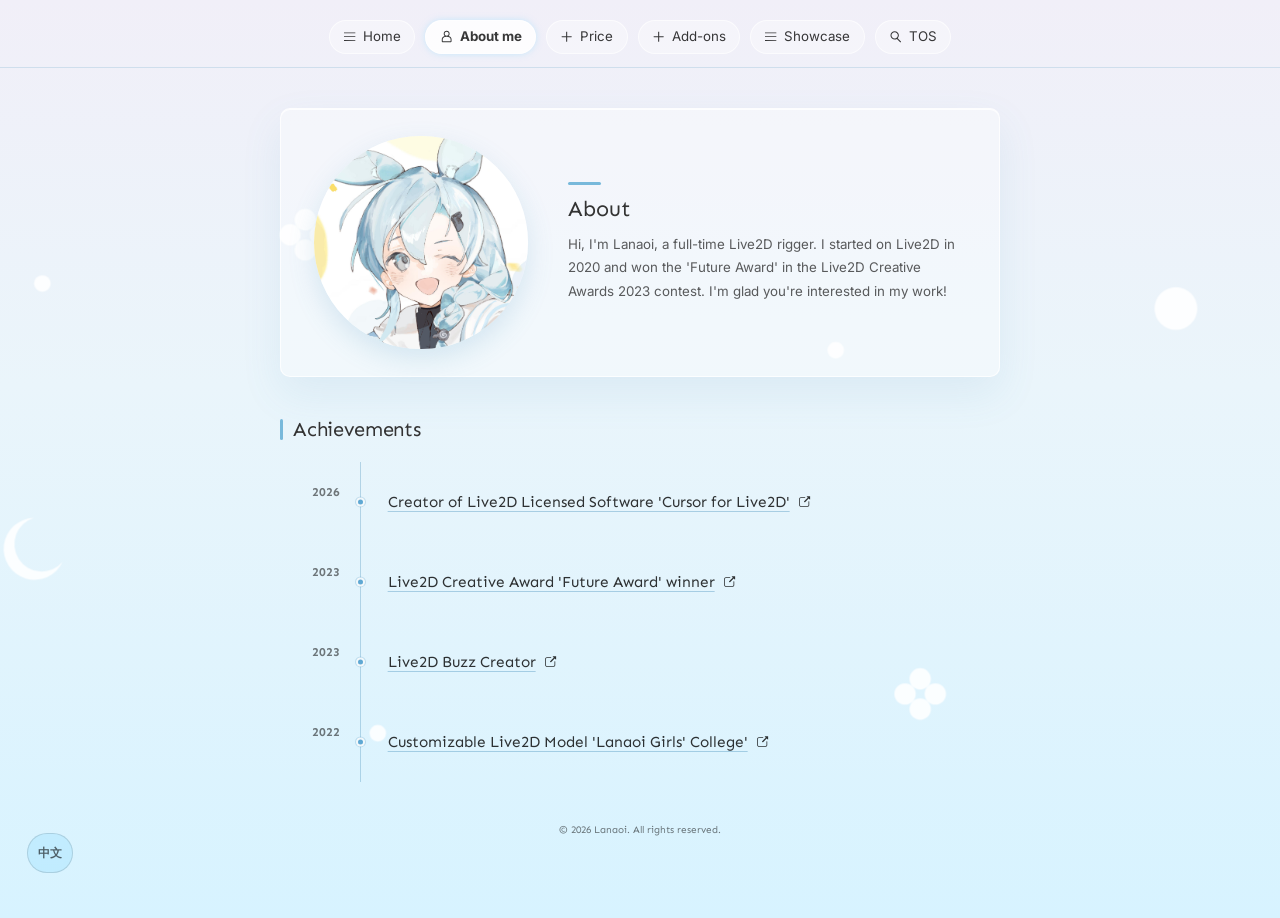
==== about.html @ 49a8530c "Refine page backgrounds and media presentation" ====
<!DOCTYPE html>
<html lang="en">
<head>
  <meta charset="utf-8" />
  <meta name="viewport" content="width=device-width, initial-scale=1" />
  <title>About - Lanaoi Commissions</title>
  <meta name="description" content="About Lanaoi - Live2D Rigger" />
  <link rel="preconnect" href="https://fonts.googleapis.com" />
  <link rel="preconnect" href="https://fonts.gstatic.com" crossorigin />
  <link href="https://fonts.googleapis.com/css2?display=swap&family=Sen:wght@400;700&family=Inter:wght@300;400" rel="stylesheet" />
  <link rel="icon" type="image/png" href="images/favicon.png" />
  <link rel="stylesheet" href="css/style.css?v=20260913-1" />
</head>
<body>
  <svg xmlns="http://www.w3.org/2000/svg" style="display:none">
    <symbol id="icon-x" viewBox="0 0 40 40"><path d="M36,36l-12.4-18.3,11.6-13.7h-4l-9.4,11-7.5-11H4.2l12,17.7-12.2,14.3h4l9.9-11.7,7.9,11.7h10.2ZM13,6.6l18.2,26.9h-4L9,6.6h4Z"/></symbol>
    <symbol id="icon-youtube" viewBox="0 0 40 40"><path d="M24.3,27v4.2c0,.9-.3,1.3-.8,1.3-.3,0-.6-.1-.9-.4v-6c.3-.3.6-.4.9-.4C24,25.6,24.3,26.1,24.3,27ZM31.1,27v.9h-1.8V27c0-.9.3-1.4.9-1.4C30.8,25.6,31.1,26.1,31.1,27ZM11.7,22.6h2.1v-1.9H7.6v1.9h2.1v11.4h2ZM17.5,34.1h1.8v-9.9h-1.8v7.6c-.4.6-.8.8-1.1.8-.2,0-.4-.1-.4-.4,0,0,0-.3,0-.7v-7.3h-1.8V32c0,.7.1,1.1.2,1.5.2.5.5.7,1.2.7.6,0,1.3-.4,2-1.2ZM26.1,31.1v-4c0-1-.1-1.6-.2-2-.2-.7-.7-1.1-1.4-1.1-.7,0-1.3.4-1.9,1.1v-4.4h-1.8v13.3h1.8v-1c.6.7,1.2,1.1,1.9,1.1.7,0,1.2-.4,1.4-1.1C26,32.7,26.1,32.1,26.1,31.1ZM32.9,30.9v-.3H31c0,.7,0,1.1,0,1.2-.1.5-.4.7-.8.7-.6,0-.9-.5-.9-1.4v-1.7h3.6v-2.1c0-1.1-.2-1.8-.5-2.3-.5-.7-1.2-1-2.1-1-.9,0-1.6.3-2.1,1-.4.5-.6,1.3-.6,2.3v3.5c0,1.1.2,1.8.6,2.3.5.7,1.2,1,2.2,1,1,0,1.7-.4,2.2-1.1.2-.4.4-.7.4-1.1C32.9,31.9,32.9,31.5,32.9,30.9ZM20.7,12.5V8.3c0-.9-.3-1.4-.9-1.4-.6,0-.9.5-.9,1.4v4.2c0,.9.3,1.4.9,1.4C20.4,14,20.7,13.5,20.7,12.5ZM35.1,27.6c0,3.1-.2,5.5-.5,7-.2.8-.6,1.5-1.2,2-.6.5-1.3.8-2,.9-2.5.3-6.2.4-11.1.4s-8.7-.1-11.1-.4c-.8-.1-1.5-.4-2.1-.9-.6-.5-1-1.2-1.2-2-.3-1.5-.5-3.8-.5-7,0-3.1.2-5.5.5-7,.2-.8.6-1.5,1.2-2,.6-.5,1.3-.9,2.1-.9,2.5-.3,6.2-.4,11.1-.4s8.7.1,11.1.4c.8.1,1.5.4,2.1.9.6.5,1,1.2,1.2,2C34.9,22.1,35.1,24.4,35.1,27.6ZM15.1,2h2l-2.4,8v5.4h-2V10c-.2-1-.6-2.4-1.2-4.3-.5-1.4-.9-2.6-1.3-3.8h2.1l1.4,5.3L15.1,2ZM22.5,8.7v3.5c0,1.1-.2,1.9-.6,2.4-.5.7-1.2,1-2.1,1-.9,0-1.6-.3-2.1-1-.4-.5-.6-1.3-.6-2.4V8.7c0-1.1.2-1.9.6-2.3.5-.7,1.2-1,2.1-1,.9,0,1.6.3,2.1,1C22.3,6.8,22.5,7.6,22.5,8.7ZM29.2,5.4v10h-1.8v-1.1c-.7.8-1.4,1.2-2.1,1.2-.6,0-1-.2-1.2-.7C24,14.5,24,14,24,13.4V5.4h1.8v7.4c0,.4,0,.7,0,.7,0,.3.2.4.4.4.4,0,.7-.3,1.1-.9V5.4Z"/></symbol>
    <symbol id="icon-bilibili" viewBox="0 0 40 40"><path d="M37.8,28.4c0,.3-.1.6-.1.8-.2.6-.3,1.2-.6,1.7-.2.4-.5.8-.7,1.2-.2.3-.4.5-.7.7-.2.2-.5.4-.7.5-.5.3-1,.5-1.5.6-.3,0-.6.1-.9.1-.5,0-.9,0-1.4,0-.2,0-.2,0-.2.1,0,.3-.1.7-.3,1-.2.3-.5.6-.8.7-.2.1-.4.2-.7.2-.1,0-.3,0-.4,0-.1,0-.3-.1-.4-.1-.3-.1-.6-.3-.8-.5C27.2,35,27,34.6,27,34.2c0-.1-.1-.2-.2-.2,0,0-.1,0-.1,0-4.5,0-9,0-13.4,0-.1,0-.2,0-.2.2-.1.9-.7,1.6-1.6,1.8-.1,0-.2,0-.3,0-.1,0-.2,0-.3,0-.1,0-.3-.1-.4-.1-.3-.1-.6-.3-.8-.5-.3-.3-.5-.7-.5-1.2C9.1,34,9.1,34,9,34c-.4,0-.8,0-1.3,0-.5,0-1,0-1.4-.2-.7-.2-1.3-.5-1.8-.9-.7-.6-1.2-1.2-1.6-2-.3-.6-.5-1.2-.6-1.8,0-.1,0-.2,0-.3,0-.3-.1-.6-.1-.9,0-3.8,0-7.7,0-11.5,0-1.2,0-2.4,0-3.6,0-.5.1-.9.2-1.4.2-.6.4-1.1.7-1.6.2-.3.4-.6.6-.9.2-.3.5-.5.8-.8.2-.2.5-.4.7-.5C5.6,7.4,6,7.2,6.4,7.1,6.9,7,7.4,7,7.9,7c.5,0,1,0,1.5,0,.2,0,.4,0,.6,0,.2,0,.3,0,.5,0,.2,0,.5,0,.7,0,.5,0,1,0,1.5,0,.2,0,.4,0,.5,0,.1,0,.2,0,.4,0,.1,0,.2,0,.3,0,.2,0,.4,0,.6,0,0-.1-.1-.1-.1-.1C14,6.6,13.7,6.3,13.4,6c-.3-.3-.5-.5-.8-.8C12.4,5,12.2,4.8,12,4.6c-.2-.2-.5-.5-.7-.7-.4-.5-.3-1.2.2-1.6.2-.1.4-.2.5-.3.1,0,.3,0,.4,0,.2.1.4.2.6.3.2.2.4.4.5.5.4.4.9.9,1.3,1.3.5.5.9.9,1.4,1.4.3.3.5.5.8.8.2.2.4.4.6.6,0,0,.1.1.2.1.4,0,.8,0,1.2,0,.4,0,.7,0,1.1,0,.3,0,.7,0,1,0,.3,0,.6,0,.9,0,.1,0,.3,0,.4-.1.2-.2.3-.3.5-.5.5-.5.9-.9,1.4-1.4C24.6,4.7,25,4.3,25.3,4c.5-.5,1-1,1.4-1.5C27,2.3,27.3,2.1,27.6,2c.1,0,.2,0,.4,0,.3.1.6.3.8.6C29,2.9,29,3.2,28.9,3.6c-.1.3-.3.5-.5.7-.4.4-.8.8-1.1,1.1-.4.4-.9.9-1.3,1.3-.1.1-.1.1-.1.2.1,0,.2,0,.2,0,.3,0,.6,0,.9,0,.2,0,.4,0,.6,0,.3,0,.6,0,.8,0,.5,0,1,0,1.5,0,.3,0,.5,0,.8,0,.1,0,.3,0,.4,0,.3,0,.6,0,.9,0,.3,0,.6,0,.9,0,.5,0,1,.2,1.4.4.4.2.8.5,1.2.8.3.2.5.5.8.8.5.6.8,1.2,1.1,1.9.2.5.3,1.1.4,1.6,0,.1,0,.2.1.4,0,5,0,10.1,0,15.1C37.9,28.2,37.8,28.3,37.8,28.4ZM33.3,11.4c-.2-.3-.5-.5-.8-.7-.3-.1-.6-.2-.9-.2-3.9,0-7.8,0-11.6,0,0,0,0,0,0,0-.9,0-1.8,0-2.8,0-3,0-6,0-8.9,0-.5,0-1,.2-1.4.5-.5.5-.8,1.1-.8,1.8,0,5,0,9.9,0,14.9,0,.3,0,.6.1.9.1.3.2.5.3.8.1.2.3.4.5.6.2.1.4.3.6.3.3.1.6.1.9.1,2,0,4,0,6,0,.7,0,1.5,0,2.2,0,1.5,0,3.1,0,4.6,0,2,0,4,0,6.1,0,1.5,0,2.9,0,4.4,0,.4,0,.8-.2,1.1-.5.4-.3.6-.8.7-1.2.1-.3.1-.6.1-.9,0-4.9,0-9.8,0-14.8C33.8,12.4,33.7,11.9,33.3,11.4Z"/></symbol>
    <symbol id="icon-link" viewBox="0 0 40 40"><path d="M36.5,12.7c0,.7-.7,1.1-1.3.8l-3-2.9-11.1,11.1c-.4.3-.8.5-1.3.2-.3-.1-1.6-1.5-1.8-1.7-.2-.3-.2-.7,0-1,3.3-3.5,7.8-7.8,11.2-11.2,0,0,0,0,.1,0h0c0,0-3.1-3.2-3.1-3.2-.4-.5,0-1.2.5-1.2h9.2c.3.2.5.4.5.8v8.6ZM20.9,9.1h-12.4c-1.5.2-2.5,1.3-2.6,2.8v18.5c0,1.3.9,2.5,2.3,2.7,6.8.2,13.6,0,20.4,0,1.5,0,2.6-1,2.8-2.5v-10.7c.2-1.4,2.1-1.5,2.4,0v10.8c-.2,2.6-2.4,4.7-4.9,4.8H8.4c-2.6-.2-4.7-2.3-4.9-4.9V11.7c.2-2.7,2.2-5,5-5h12.3c1.5.2,1.5,2.2,0,2.4Z"/></symbol>
    <symbol id="icon-arrow-right" viewBox="0 0 40 40"><path d="M34.1,19.9c0,.3-.1.3-.1.4L21.3,33.1c-.1.1-.1.1-.4.1-.3,0-.3-.1-.4-.1L19,31.6c-.1-.1-.1-.1-.1-.4s.1-.3.1-.4l9.2-9.2H5.8c-.1,0-.2,0-.2,0,0,0,0,0,0,0-.1-.1-.1-.2-.1-.4v-2.5c0-.2.1-.4.1-.5,0,0,.1,0,.2,0h22.4L19,9c-.1-.1-.1-.1-.1-.4,0-.3.1-.3.1-.4l1.5-1.5c.1-.1.1-.1.4-.1.3,0,.3.1.4.1L34,19.5C34,19.6,34.1,19.6,34.1,19.9Z"/></symbol>
    <symbol id="icon-user" viewBox="0 0 40 40"><path d="M31.6,36.5H8.4c-1.7,0-3.1-1.4-3.1-3.1v-4.6c0-3.8,1.8-6.9,5.2-9,1.1-.7,2.4-1.2,3.8-1.6-.8-.7-1.5-1.5-2-2.4-.8-1.3-1.2-2.9-1.2-4.4,0-4.9,4-8.9,8.9-8.9s8.9,4,8.9,8.9c0,1.6-.4,3.1-1.2,4.4-.5.9-1.2,1.7-2,2.4,1.4.4,2.7,1,3.8,1.6,3.4,2,5.2,5.1,5.2,9v4.6C34.7,35.1,33.3,36.5,31.6,36.5ZM20,5.4c-3.3,0-6,2.7-6,6s2.7,6,6,6,6-2.7,6-6S23.3,5.4,20,5.4ZM8.2,28.8v4.6c0,.1.1.2.2.2h23.2c.1,0,.2-.1.2-.2v-4.6c0-3-1.4-5.2-4.2-6.7-2-1.1-4.9-1.8-7.7-1.8C15.6,20.3,8.2,22.1,8.2,28.8Z"/></symbol>
    <symbol id="icon-menu" viewBox="0 0 40 40"><path d="M3,32.2v-1.6c0-.3.2-.5.5-.5l33-.1c.3,0,.5.2.5.5v1.6c0,.3-.2.5-.5.5l-33,.1C3.2,32.7,3,32.5,3,32.2ZM3,20.8v-1.6c0-.3.2-.5.5-.5l33-.1c.3,0,.5.2.5.5v1.6c0,.3-.2.5-.5.5l-33,.1C3.2,21.3,3,21.1,3,20.8ZM3,9.5V7.9c0-.3.2-.5.5-.5l33-.1c.3,0,.5.2.5.5v1.6c0,.3-.2.5-.5.5L3.5,10C3.2,10,3,9.8,3,9.5Z"/></symbol>
    <symbol id="icon-plus" viewBox="0 0 40 40"><path d="M34.5,21.6H21.6v12.9c0,.3-.2.5-.5.5h-2.2c-.3,0-.5-.2-.5-.5V21.6H5.5c-.3,0-.5-.2-.5-.5v-2.2c0-.3.2-.5.5-.5h12.9V5.5c0-.3.2-.5.5-.5h2.2c.3,0,.5.2.5.5v12.9h12.9c.3,0,.5.2.5.5v2.2C35,21.4,34.8,21.6,34.5,21.6Z"/></symbol>
    <symbol id="icon-search" viewBox="0 0 40 40"><path d="M35.8,36.5l-.1.1c-.6.6-1.6.6-2.3,0l-9.7-9.7c-1.9,1.2-4.2,1.9-6.6,1.9-7,0-12.7-5.7-12.7-12.7S9.9,3.4,17,3.4s12.7,5.7,12.7,12.7c0,3.4-1.3,6.4-3.4,8.7l9.5,9.5C36.4,34.9,36.4,35.9,35.8,36.5ZM17,6.5c-5.3,0-9.6,4.3-9.6,9.6s4.3,9.6,9.6,9.6,9.6-4.3,9.6-9.6S22.2,6.5,17,6.5Z"/></symbol>
  </svg>

  <div class="site-wrapper">
    <header class="site-header">
      <nav class="nav-pills">
        <a href="index.html"><svg><use href="#icon-menu"></use></svg> <span data-i18n="nav.home">Home</span></a>
        <a href="about.html" class="active"><svg><use href="#icon-user"></use></svg> <span data-i18n="nav.about">About me</span></a>
        <a href="price.html"><svg><use href="#icon-plus"></use></svg> <span data-i18n="nav.price">Price</span></a>
        <a href="addons.html"><svg><use href="#icon-plus"></use></svg> <span data-i18n="nav.addons">Add-ons</span></a>
        <a href="showcase.html"><svg><use href="#icon-menu"></use></svg> <span data-i18n="nav.showcase">Showcase</span></a>
        <a href="tos.html"><svg><use href="#icon-search"></use></svg> <span data-i18n="nav.tos">TOS</span></a>
      </nav>
    </header>

    <!-- ABOUT CONTENT -->
    <section class="about-page">
      <div class="about-intro">
        <img class="about-avatar" src="images/image13.jpg" alt="Art by @c0m3_as_y0u_ar3" />
        <div class="about-copy">
          <span class="about-heading-mark" aria-hidden="true"></span>
          <h2 class="section-title-center"><span data-i18n="about.title">About</span></h2>
          <p class="about-text"><span data-i18n="about.bio">Hi, I'm Lanaoi, a full-time Live2D rigger. I started on Live2D in 2020 and won the 'Future Award' in the Live2D Creative Awards 2023 contest. I'm glad you're interested in my work!</span></p>
        </div>
      </div>
    </section>

    <section class="achievements-section">
      <h3 class="section-title about-section-title"><span data-i18n="about.achievements">Achievements</span></h3>

      <div class="achievement-list">
        <article class="achievement-entry">
          <time class="achievement-year" datetime="2026">2026</time>
          <div class="achievement-detail">
            <a class="achievement-link" href="https://store.steampowered.com/app/4956950/Cursor_for_Live2D/" target="_blank" rel="noopener noreferrer"><span data-i18n="about.cursor2026">Creator of Live2D Licensed Software 'Cursor for Live2D'</span><svg aria-hidden="true"><use href="#icon-link"></use></svg></a>
          </div>
        </article>
        <article class="achievement-entry">
          <time class="achievement-year" datetime="2023">2023</time>
          <div class="achievement-detail">
            <a class="achievement-link" href="https://live2dawards.com/2023/en/" target="_blank" rel="noopener noreferrer"><span data-i18n="about.award2023">Live2D Creative Award 'Future Award' winner</span><svg aria-hidden="true"><use href="#icon-link"></use></svg></a>
          </div>
        </article>
        <article class="achievement-entry">
          <time class="achievement-year" datetime="2023">2023</time>
          <div class="achievement-detail">
            <a class="achievement-link" href="https://twitter.com/Lanaoi719/status/1621000158971584512?s=20" target="_blank" rel="noopener noreferrer"><span data-i18n="about.buzz2023">Live2D Buzz Creator</span><svg aria-hidden="true"><use href="#icon-link"></use></svg></a>
          </div>
        </article>
        <article class="achievement-entry">
          <time class="achievement-year" datetime="2022">2022</time>
          <div class="achievement-detail">
            <a class="achievement-link" href="https://ko-fi.com/s/99699a5a43" target="_blank" rel="noopener noreferrer"><span data-i18n="about.girls2022">Customizable Live2D Model 'Lanaoi Girls' College'</span><svg aria-hidden="true"><use href="#icon-link"></use></svg></a>
          </div>
        </article>
      </div>
    </section>

    <footer class="site-footer"><p data-i18n="footer">&copy; 2026 Lanaoi. All rights reserved.</p></footer>
  </div>
  <button class="lang-toggle" id="langToggle">中文</button>
  <button class="back-to-top" id="backToTop" aria-label="Back to top">&uarr;</button>
  <script>var b=document.getElementById('backToTop');function c(){b.classList.toggle('visible',window.scrollY>300)}window.addEventListener('scroll',c);window.addEventListener('pageshow',c);c();b.addEventListener('click',function(){window.scrollTo({top:0,behavior:'smooth'})});</script>
  <script src="js/lang.js?v=20260913-1"></script>
</body>
</html>
---- css/style.css ----
/* ===== Reset & Base ===== */
*,
*::before,
*::after {
  box-sizing: border-box;
  margin: 0;
  padding: 0;
}

html {
  font-size: 14pt;
  scroll-behavior: smooth;
}

body {
  font-family: 'Inter', sans-serif;
  color: #333;
  background-color: #e8f5fa;
  background-image: linear-gradient(to bottom, #f1eff8 0%, #eaf5fb 42%, #d7f3ff 100%);
  background-position: center top;
  background-size: 100% 100%;
  background-attachment: scroll;
  background-repeat: no-repeat;
  line-height: 1.6;
  min-height: 100vh;
  overflow-x: hidden;
}

/* Fixed background artwork */
body::before {
  content: '';
  position: fixed;
  top: 0;
  left: 0;
  width: 100vw;
  height: 100vh;
  pointer-events: none;
  z-index: 0;
  background: url('../images/site-background.svg') center / cover no-repeat;
  opacity: 0.92;
  transform: scale(1.015) translateY(var(--star-offset, 0px));
  will-change: transform;
}

@media (prefers-reduced-motion: reduce) {
  body::before {
    opacity: 0.92;
    transform: none;
  }
}

a {
  color: inherit;
  text-decoration: underline;
  transition: color 0.25s ease;
}

a:hover {
  text-decoration: none;
}

img {
  max-width: 100%;
  height: auto;
  display: block;
}

ul,
ol {
  list-style: none;
}

h1,
h2,
h3 {
  font-family: 'Sen', sans-serif;
  font-weight: 700;
  line-height: 1.25;
}

/* ===== Layout ===== */
.site-wrapper {
  position: relative;
  z-index: 2;
  max-width: 85rem;
  margin: 0 auto;
  padding: 4rem 3rem;
}

section {
  margin-bottom: 3rem;
  animation: fadeInUp 0.6s ease both;
}

@keyframes fadeInUp {
  from {
    opacity: 0;
    transform: translateY(0.5rem);
  }
  to {
    opacity: 1;
    transform: translateY(0);
  }
}

/* ===== Header ===== */
.site-header {
  text-align: center;
  position: relative;
  z-index: 3;
  width: 100vw;
  background: transparent;
  padding: 1.5rem 0 1rem;
  margin: -4rem calc(50% - 50vw) 3rem;
  padding-left: 3rem;
  padding-right: 3rem;
  border-bottom: 1px solid rgba(75, 148, 189, 0.2);
}

/* ===== Back to Top ===== */
.back-to-top {
  position: fixed;
  bottom: 2rem;
  right: 2rem;
  width: 3rem;
  height: 3rem;
  border-radius: 50%;
  background: rgba(158, 226, 255, 0.4);
  border: 1px solid rgba(0, 0, 0, 0.12);
  color: rgba(0, 0, 0, 0.6);
  font-size: 1.25rem;
  cursor: pointer;
  display: flex;
  align-items: center;
  justify-content: center;
  opacity: 0;
  visibility: hidden;
  transition: opacity 0.3s ease, visibility 0.3s ease, transform 0.25s ease, background-color 0.25s ease;
  z-index: 99;
  backdrop-filter: blur(6px);
  -webkit-backdrop-filter: blur(6px);
}

.back-to-top.visible {
  opacity: 1;
  visibility: visible;
}

.back-to-top:hover {
  background: #fff;
  transform: scale(1.1);
}

/* Language toggle */
.lang-toggle {
  position: fixed;
  bottom: 2rem;
  left: 2rem;
  width: auto;
  min-width: 3rem;
  height: 3rem;
  padding: 0 0.75rem;
  border-radius: 1.5rem;
  background: rgba(158, 226, 255, 0.4);
  border: 1px solid rgba(0, 0, 0, 0.12);
  color: rgba(0, 0, 0, 0.6);
  font-family: 'Sen', sans-serif;
  font-size: 0.875rem;
  font-weight: 700;
  cursor: pointer;
  display: flex;
  align-items: center;
  justify-content: center;
  z-index: 99;
  backdrop-filter: blur(6px);
  -webkit-backdrop-filter: blur(6px);
  transition: transform 0.25s ease, background-color 0.25s ease;
}

.lang-toggle:hover {
  background: #fff;
  transform: scale(1.1);
}

/* ===== Navigation ===== */
.nav-pills {
  display: flex;
  flex-wrap: wrap;
  justify-content: center;
  gap: 0.75rem;
  margin-top: 0;
}

.nav-pills a {
  display: inline-flex;
  align-items: center;
  gap: 0.5rem;
  padding: 0.4rem 1rem;
  border: 1px solid rgba(255, 255, 255, 0.62);
  border-radius: 2.5rem;
  background: rgba(255, 255, 255, 0.32);
  color: rgba(0, 0, 0, 0.78);
  text-decoration: none;
  font-size: 1em;
  transition: transform 0.25s ease, background-color 0.25s ease;
}

.nav-pills a:hover {
  background-color: rgba(255, 255, 255, 0.78);
  box-shadow: 0 0.4rem 1rem rgba(75, 148, 189, 0.1);
  transform: scale(1.06);
}

.nav-pills a.active {
  background-color: rgba(255, 255, 255, 0.82);
  font-weight: 700;
  box-shadow: 0 0 0.5rem rgba(158, 226, 255, 0.5);
}

.nav-pills a svg {
  width: 1em;
  height: 1em;
  fill: currentColor;
}

/* ===== Home Section — 3 Column Card ===== */
.home-card {
  border: 1px solid rgba(255, 255, 255, 0.76);
  border-radius: 3rem;
  padding: 3rem;
  background: rgba(255, 255, 255, 0.38);
  box-shadow: 0 1.25rem 3rem rgba(75, 148, 189, 0.12), inset 0 1px 0 rgba(255, 255, 255, 0.82);
  backdrop-filter: blur(16px) saturate(120%);
  -webkit-backdrop-filter: blur(16px) saturate(120%);
  display: grid;
  grid-template-columns: 1fr 1fr 1fr;
  gap: 3rem;
}

.home-card .profile-col {
  text-align: center;
  align-self: center;
}

.home-info-column {
  display: grid;
  grid-template-rows: 14rem auto;
  gap: 1.5rem;
}

.home-info-group {
  min-width: 0;
}

.home-info-group + .home-info-group {
  padding-top: 1.5rem;
  border-top: 1px solid rgba(0, 0, 0, 0.18);
}

.profile-avatar {
  width: 100%;
  aspect-ratio: 1;
  border-radius: 50%;
  box-shadow: 0 0 0.5rem #b7dcf7;
  object-fit: cover;
}

/* Social icons */
.social-icons {
  display: flex;
  justify-content: center;
  gap: 0.625rem;
  margin-top: 1rem;
}

.social-icons a {
  display: flex;
  align-items: center;
  justify-content: center;
  width: 2.5em;
  height: 2.5em;
  border-radius: 50%;
  border: 1px solid rgba(0, 0, 0, 0.18);
  text-decoration: none;
  transition: transform 0.25s ease;
}

.social-icons a:hover {
  transform: scale(1.06);
}

.social-icons a svg {
  width: 60%;
  height: 60%;
  fill: rgba(0, 0, 0, 0.78);
}

/* Pill button (for About me, Details, etc.) */
.btn-pill {
  display: inline-flex;
  align-items: center;
  gap: 0.5rem;
  padding: 0.5rem 1.25rem;
  border-radius: 2.5rem;
  background: rgba(158, 226, 255, 0.18);
  color: rgba(0, 0, 0, 0.78);
  text-decoration: none;
  font-size: 1em;
  transition: transform 0.25s ease, background-color 0.25s ease;
  margin-top: 1rem;
}

.btn-pill:hover {
  background-color: #fff;
  transform: scale(1.06);
}

.btn-pill svg {
  width: 1em;
  height: 1em;
  fill: currentColor;
}

/* List items with + icon */
.feature-list {
  margin: 0.75rem 0;
}

.feature-list li {
  position: relative;
  padding-left: 1.5rem;
  line-height: 1.75;
  color: rgba(0, 0, 0, 0.64);
}

.feature-list li::before {
  content: '+';
  position: absolute;
  left: 0;
  color: rgba(0, 0, 0, 0.18);
  font-weight: 700;
}

/* Check list */
.check-list li {
  position: relative;
  padding-left: 1.5rem;
  line-height: 1.75;
  color: rgba(0, 0, 0, 0.64);
}

.check-list li::before {
  content: '✓';
  position: absolute;
  left: 0;
  color: rgba(0, 0, 0, 0.18);
}

/* Dividers */
.divider {
  border: none;
  border-top: 1px solid rgba(0, 0, 0, 0.18);
  margin: 1.5rem 0;
}

.divider-small {
  border: none;
  width: 1rem;
  border-top: 1px solid rgba(255, 255, 255, 0.18);
  margin: 1.5rem 0;
}

/* ===== Section Titles ===== */
.section-title {
  font-family: 'Sen', sans-serif;
  font-size: 1.5em;
  font-weight: 400;
  letter-spacing: -0.025rem;
  margin-bottom: 0.75rem;
}

.section-title-center {
  font-family: 'Sen', sans-serif;
  font-size: 1.625em;
  font-weight: 400;
  text-align: center;
  margin-bottom: 1rem;
}

.subsection-title {
  font-family: 'Sen', sans-serif;
  font-size: 1.625em;
  font-weight: 400;
  margin-bottom: 0.75rem;
}

.description {
  color: rgba(0, 0, 0, 0.64);
  line-height: 1.75;
}

/* ===== About Section ===== */
.about-page,
.achievements-section,
.sns-section {
  max-width: 72rem;
  margin-right: auto;
  margin-left: auto;
}

.about-intro {
  display: grid;
  grid-template-columns: 16rem minmax(0, 1fr);
  gap: 3rem;
  align-items: center;
  max-width: 54rem;
  margin: 0 auto 2.5rem;
  padding: 2rem 2.5rem;
  border: 1px solid rgba(255, 255, 255, 0.76);
  border-radius: 0.75rem;
  background: rgba(255, 255, 255, 0.34);
  box-shadow: 0 1.25rem 3rem rgba(75, 148, 189, 0.1), inset 0 1px 0 rgba(255, 255, 255, 0.82);
  backdrop-filter: blur(16px) saturate(120%);
  -webkit-backdrop-filter: blur(16px) saturate(120%);
}

.about-avatar {
  width: 16rem;
  aspect-ratio: 1;
  border-radius: 50%;
  box-shadow: 0 0.75rem 2rem rgba(75, 148, 189, 0.18);
  object-fit: cover;
  margin: 0;
}

.about-copy .section-title-center {
  margin-bottom: 0.75rem;
  text-align: left;
}

.about-heading-mark {
  display: block;
  width: 2.5rem;
  height: 0.2rem;
  margin-bottom: 0.85rem;
  border-radius: 1rem;
  background: #78b9db;
}

.about-text {
  color: rgba(0, 0, 0, 0.64);
  font-size: 1em;
  line-height: 1.75;
  text-shadow: none;
}

.about-section-title {
  position: relative;
  margin-bottom: 1.5rem;
  padding-left: 1rem;
  font-style: normal;
}

.about-section-title::before {
  content: '';
  position: absolute;
  top: 0.12em;
  bottom: 0.12em;
  left: 0;
  width: 0.2rem;
  border-radius: 1rem;
  background: #78b9db;
}

.achievements-section .about-section-title {
  max-width: 54rem;
  margin-right: auto;
  margin-left: auto;
}

.achievement-list {
  max-width: 54rem;
  margin: 0 auto;
}

.achievement-entry {
  display: grid;
  grid-template-columns: 6rem minmax(0, 1fr);
  min-height: 6rem;
}

.achievement-year {
  padding: 1.6rem 1.5rem 1.6rem 0;
  color: rgba(0, 0, 0, 0.52);
  font-family: 'Sen', sans-serif;
  font-size: 0.9em;
  font-weight: 700;
  text-align: right;
}

.achievement-detail {
  position: relative;
  display: flex;
  min-width: 0;
  align-items: center;
  padding: 1.35rem 0 1.35rem 2rem;
  border-left: 1px solid rgba(75, 148, 189, 0.34);
}

.achievement-detail::before {
  content: '';
  position: absolute;
  top: 50%;
  left: -0.38rem;
  width: 0.68rem;
  height: 0.68rem;
  border: 0.18rem solid rgba(255, 255, 255, 0.92);
  border-radius: 50%;
  background: #5fa8d3;
  box-shadow: 0 0 0 1px rgba(75, 148, 189, 0.24);
  transform: translateY(-50%);
}

.achievement-link {
  display: inline-flex;
  min-width: 0;
  align-items: center;
  gap: 0.65rem;
  color: rgba(0, 0, 0, 0.8);
  font-family: 'Sen', sans-serif;
  font-size: 1.15em;
  line-height: 1.45;
  text-decoration-color: rgba(75, 148, 189, 0.4);
  text-decoration-thickness: 1px;
  text-underline-offset: 0.3rem;
  transition: color 0.2s ease, text-decoration-color 0.2s ease;
}

.achievement-link:hover {
  color: #2879a8;
  text-decoration-color: currentColor;
}

.achievement-link svg {
  width: 1rem;
  height: 1rem;
  flex: 0 0 1rem;
  fill: currentColor;
}

/* SNS Grid */
.sns-grid {
  display: grid;
  grid-template-columns: repeat(3, 1fr);
  gap: 1.5rem;
  text-align: center;
}

.sns-item .social-icons {
  margin: 0 0 0.75rem;
}

.sns-image {
  aspect-ratio: 4 / 5;
  border-radius: 0.5rem;
  box-shadow: 0 0.75rem 2rem rgba(75, 148, 189, 0.12);
  overflow: hidden;
}

.sns-grid .sns-item img {
  width: 100%;
  height: 100%;
  object-fit: cover;
  transition: transform 0.25s ease;
}

.sns-grid .sns-item img:hover {
  transform: scale(1.035);
}

/* ===== Showcase Section ===== */
.showcase-page {
  max-width: 76rem;
  margin: 0 auto 3rem;
  animation: fadeInUp 0.6s ease both;
}

.showcase-page .section-title-center {
  margin-bottom: 2rem;
}

.showcase-grid {
  display: grid;
  grid-template-columns: 1fr 1fr;
  gap: 1.5rem;
  margin-bottom: 1.5rem;
}

.showcase-grid iframe {
  width: 100%;
  aspect-ratio: 16 / 9;
  border: none;
  border-radius: 0.5rem;
  background: rgba(255, 255, 255, 0.42);
  box-shadow: 0 0.75rem 2rem rgba(75, 148, 189, 0.12);
}

.showcase-footer {
  text-align: center;
  color: rgba(0, 0, 0, 0.64);
  font-size: 1.125em;
  margin-bottom: 1rem;
}

/* ===== Price Section ===== */
.price-page {
  max-width: 76rem;
  margin-right: auto;
  margin-left: auto;
}

.price-heading {
  text-align: center;
  margin-bottom: 2.5rem;
}

.price-heading .section-title-center {
  margin-bottom: 0.75rem;
}

.price-heading .closed-banner {
  display: inline-flex;
  align-items: center;
  min-height: 2.25rem;
  margin: 0;
  padding: 0.35rem 1rem;
  border: 1px solid rgba(75, 148, 189, 0.25);
  border-radius: 2rem;
  background: rgba(158, 226, 255, 0.14);
  color: rgba(0, 0, 0, 0.58);
  font-family: 'Sen', sans-serif;
  font-size: 0.8em;
  font-weight: 700;
  letter-spacing: 0.08rem;
  text-shadow: none;
}

.package-grid {
  display: grid;
  grid-template-columns: repeat(2, minmax(0, 1fr));
  gap: 1.25rem;
  align-items: stretch;
}

.package-card {
  display: flex;
  flex-direction: column;
  min-width: 0;
  padding: 2rem;
  border: 1px solid rgba(0, 0, 0, 0.12);
  border-radius: 0.5rem;
  background: rgba(255, 255, 255, 0.42);
  box-shadow: 0 1rem 2.5rem rgba(75, 148, 189, 0.11), inset 0 1px 0 rgba(255, 255, 255, 0.82);
  backdrop-filter: blur(16px) saturate(120%);
  -webkit-backdrop-filter: blur(16px) saturate(120%);
}

.package-card-featured {
  border-color: rgba(75, 148, 189, 0.34);
  background: rgba(235, 249, 255, 0.52);
}

.package-title {
  font-family: 'Sen', sans-serif;
  font-size: 1.625em;
  font-weight: 400;
  text-align: left;
  margin-bottom: 1rem;
}

.package-card .package-title {
  position: relative;
  margin-bottom: 1.35rem;
  padding-left: 0.9rem;
  line-height: 1.25;
  text-wrap: balance;
}

.package-card .package-title::before {
  content: '';
  position: absolute;
  top: 0.12em;
  bottom: 0.12em;
  left: 0;
  width: 0.25rem;
  border-radius: 1rem;
  background: #75b8df;
}

.package-card .bullet-list {
  display: grid;
  gap: 0.75rem;
  margin-bottom: 1.75rem;
}

.package-card .bullet-list li {
  margin-bottom: 0;
  padding-left: 1.35rem;
  color: rgba(0, 0, 0, 0.7);
  font-size: 0.95em;
  line-height: 1.7;
}

.package-card .bullet-list li::before {
  top: 0.65em;
  background: #75b8df;
}

.bullet-list {
  margin-bottom: 1.25rem;
}

.bullet-list li {
  position: relative;
  padding-left: 1.25rem;
  line-height: 1.65;
  color: rgba(0, 0, 0, 0.64);
  font-size: 0.875em;
  margin-bottom: 0.5rem;
}

.bullet-list li::before {
  content: '';
  position: absolute;
  left: 0;
  top: 0.5em;
  width: 0.4em;
  height: 0.4em;
  border-radius: 50%;
  background: rgba(0, 0, 0, 0.18);
}

/* Tables */
.price-table {
  width: 100%;
  margin: auto 0 0;
  border-collapse: collapse;
  text-align: center;
}

.price-table th,
.price-table td {
  font-family: 'Sen', sans-serif;
  padding: 0.65rem 0.5rem;
  font-size: 1em;
  line-height: 1.625;
}

.price-table th {
  color: #4b94bd;
  font-weight: 700;
  border-bottom: 2px solid #a5d0f0;
}

.price-table td {
  color: #4b94bd;
  border-top: 1px solid rgba(165, 208, 240, 0.37);
  font-weight: 700;
}

.package-card .price-table th:first-child,
.package-card .price-table td:first-child {
  text-align: left;
}

.package-card .price-table th:not(:first-child),
.package-card .price-table td:not(:first-child) {
  text-align: right;
}

.package-card .price-table td:nth-child(2) {
  color: #287da9;
  font-size: 1.1em;
  font-variant-numeric: tabular-nums;
}

.price-details {
  display: grid;
  grid-template-columns: minmax(18rem, 0.75fr) minmax(0, 1.25fr);
  gap: 2.5rem;
  align-items: center;
  margin-top: 3rem;
  padding-top: 3rem;
}

.features-panel .check-list {
  display: grid;
  gap: 0.35rem;
}

.features-panel .check-list li {
  line-height: 1.6;
}

.features-panel .btn-pill {
  margin-top: 1.5rem;
}

.price-showcase {
  display: grid;
  grid-template-columns: minmax(0, 0.8fr) minmax(0, 1.2fr);
  gap: 1rem;
  align-items: center;
}

.price-showcase figure,
.price-video {
  min-width: 0;
}

.price-video iframe {
  display: block;
}

.price-table-dark th,
.price-table-dark td {
  color: #000;
}

.price-table-dark th {
  border-bottom-color: rgba(0, 0, 0, 0.18);
}

.price-table-dark td {
  border-top-color: rgba(0, 0, 0, 0.067);
}

/* Gallery preview image */
.gallery-preview {
  aspect-ratio: 8 / 13;
  background: transparent;
}

.gallery-preview img {
  width: 100%;
  height: 100%;
  object-fit: contain;
}

.gallery-caption {
  text-align: center;
  font-size: 0.75em;
  color: rgba(0, 0, 0, 0.64);
  margin-top: 0.5rem;
}

/* ===== Add-ons Section ===== */
.addons-page,
.addons-details {
  max-width: 72rem;
  margin-right: auto;
  margin-left: auto;
}

.addons-heading {
  display: flex;
  flex-direction: column;
  align-items: center;
  margin-bottom: 1.75rem;
}

.addons-heading-mark {
  width: 2.5rem;
  height: 0.2rem;
  margin-bottom: 0.85rem;
  border-radius: 1rem;
  background: #78b9db;
}

.addons-heading .section-title-center {
  margin-bottom: 0;
}

.addons-table-wrap {
  max-width: 44rem;
  margin: 0 auto 2rem;
  padding: 0.75rem 2rem;
  border: 1px solid rgba(0, 0, 0, 0.11);
  border-radius: 0.5rem;
  background: rgba(255, 255, 255, 0.42);
  box-shadow: 0 1rem 2.5rem rgba(75, 148, 189, 0.11), inset 0 1px 0 rgba(255, 255, 255, 0.82);
  backdrop-filter: blur(16px) saturate(120%);
  -webkit-backdrop-filter: blur(16px) saturate(120%);
}

.addons-table {
  width: 100%;
  margin: 0;
  border-collapse: collapse;
  text-align: left;
}

.addons-table th,
.addons-table td {
  font-family: 'Sen', sans-serif;
  padding: 0.75rem 0.5rem;
  font-size: 1em;
  line-height: 1.4;
}

.addons-table th {
  color: #4b94bd;
  font-weight: 700;
  border-bottom: 2px solid #a5d0f0;
}

.addons-table td {
  color: rgba(0, 0, 0, 0.68);
  border-top: 1px solid rgba(165, 208, 240, 0.37);
  padding: 0;
}

.addons-table tbody a {
  display: block;
  padding: 0.75rem 0.5rem;
  color: inherit;
  text-decoration: none;
}

.addons-table tbody tr {
  transition: background-color 0.2s ease;
}

.addons-table tbody tr:hover,
.addons-table tbody tr:has(a:focus-visible) {
  background: rgba(158, 226, 255, 0.18);
}

.addons-table tbody a:focus-visible {
  outline: 2px solid #4b94bd;
  outline-offset: -2px;
}

.addons-table th:last-child,
.addons-table td:last-child {
  width: 9rem;
  color: #4b94bd;
  font-weight: 700;
  text-align: right;
  white-space: nowrap;
}

/* Addon detail sections */
.addon-detail,
.addon-detail-3col {
  scroll-margin-top: 2rem;
}

.addon-detail {
  display: grid;
  grid-template-columns: minmax(16rem, 0.85fr) minmax(0, 1.15fr);
  gap: 3rem;
  align-items: center;
  margin: 2rem 0;
}

.addon-detail-3col {
  display: grid;
  grid-template-columns: minmax(19rem, 1.08fr) minmax(0, 0.7fr) minmax(0, 0.7fr);
  gap: 1.75rem;
  align-items: center;
  margin: 2rem 0;
}

.compact-gifs {
  column-gap: 1.25rem;
}

.compact-gifs .addon-gif:nth-child(2) {
  justify-self: end;
}

.compact-gifs .addon-gif:nth-child(3) {
  justify-self: start;
}

.addons-details .check-list {
  display: grid;
  gap: 0.45rem;
}

.addons-details .check-list li {
  line-height: 1.55;
}

.addons-details .check-list li::before {
  content: '';
  top: 0.58em;
  width: 0.4rem;
  height: 0.4rem;
  border-radius: 50%;
  background: #78b9db;
}

.addons-details .check-list li:has(.addon-price) {
  display: grid;
  grid-template-columns: minmax(0, 1fr) auto;
  gap: 1rem;
  align-items: baseline;
}

.addons-details .check-list:has(.addon-price) li:not(:last-child) {
  padding-bottom: 0.45rem;
  border-bottom: 1px solid rgba(75, 148, 189, 0.16);
}

.addon-price {
  min-width: 4.5rem;
  color: #287da9;
  font-family: 'Sen', sans-serif;
  font-weight: 700;
  font-variant-numeric: tabular-nums;
  line-height: 1.55;
  text-align: right;
  white-space: nowrap;
}

.addons-details .subsection-title {
  position: relative;
  padding-left: 1rem;
  font-size: 1.45em;
}

.addons-details .subsection-title::before {
  content: '';
  position: absolute;
  top: 0.12em;
  bottom: 0.12em;
  left: 0;
  width: 0.2rem;
  border-radius: 1rem;
  background: #78b9db;
}

.addons-details > .divider {
  margin: 0;
  border-top-color: rgba(75, 148, 189, 0.2);
}

.addons-page + .divider {
  max-width: 72rem;
  margin: 0 auto;
  border-top-color: rgba(75, 148, 189, 0.2);
}

.addon-gif {
  width: fit-content;
  max-width: min(100%, 20.36rem);
  justify-self: center;
  border-radius: 0.5rem;
  border: 0;
  background: transparent;
  box-shadow:
    0 0.35rem 0.9rem rgba(31, 56, 70, 0.2),
    0 1.15rem 2.5rem rgba(75, 148, 189, 0.24);
  overflow: hidden;
  transition: transform 0.25s ease;
}

.addon-gif:hover {
  transform: translateY(-0.2rem);
}

.addon-gif img {
  display: block;
  width: auto;
  height: auto;
  max-width: 100%;
  -webkit-touch-callout: none;
  user-select: none;
}

.addon-gif .gallery-caption {
  margin: 0;
  padding: 0.45rem 0.75rem 0.55rem;
}

.addon-note {
  color: rgba(0, 0, 0, 0.52);
  font-size: 0.875em;
  line-height: 1.5;
  margin-top: 0.5rem;
}

.addon-feature-image {
  width: fit-content;
  max-width: 100%;
  justify-self: center;
  border-radius: 0.5rem;
  box-shadow: 0 0.75rem 2rem rgba(75, 148, 189, 0.16);
  overflow: hidden;
}

.addon-feature-image img {
  width: auto;
  height: auto;
  max-width: 100%;
}

/* ===== TOS Section ===== */
.tos-page {
  max-width: 68rem;
  margin-right: auto;
  margin-left: auto;
}

.tos-heading {
  display: flex;
  flex-direction: column;
  align-items: center;
  margin-bottom: 2rem;
}

.tos-heading-mark {
  width: 2.5rem;
  height: 0.2rem;
  margin-bottom: 0.85rem;
  border-radius: 1rem;
  background: #78b9db;
}

.tos-heading .section-title-center {
  margin-bottom: 0;
}

.tos-panel {
  padding: 0.75rem 2.5rem;
  border: 1px solid rgba(0, 0, 0, 0.11);
  border-radius: 0.5rem;
  background: rgba(255, 255, 255, 0.42);
  box-shadow: 0 1rem 2.5rem rgba(75, 148, 189, 0.11), inset 0 1px 0 rgba(255, 255, 255, 0.82);
  backdrop-filter: blur(16px) saturate(120%);
  -webkit-backdrop-filter: blur(16px) saturate(120%);
}

.tos-list {
  counter-reset: tos;
}

.tos-list li {
  counter-increment: tos;
  position: relative;
  min-height: 4.25rem;
  padding: 1.25rem 0 1.25rem 3.75rem;
  border-bottom: 1px solid rgba(0, 0, 0, 0.08);
  color: rgba(0, 0, 0, 0.68);
  font-size: 0.95em;
  line-height: 1.7;
}

.tos-list li:last-child {
  border-bottom: none;
}

.tos-list li::before {
  content: counter(tos) '.';
  position: absolute;
  left: 0;
  top: 1.15rem;
  display: flex;
  align-items: center;
  justify-content: center;
  width: 2.25rem;
  height: 2.25rem;
  border: 1px solid rgba(75, 148, 189, 0.28);
  border-radius: 50%;
  background: rgba(158, 226, 255, 0.16);
  color: #4b94bd;
  font-family: 'Sen', sans-serif;
  font-size: 0.8em;
  font-weight: 700;
}

.tos-list a {
  color: #397fa7;
  text-decoration-color: rgba(57, 127, 167, 0.4);
  text-underline-offset: 0.15em;
}

/* ===== Commission Closed Banner ===== */
.closed-banner {
  text-align: center;
  font-family: 'Inter', sans-serif;
  font-size: 1.875em;
  color: rgba(0, 0, 0, 0.64);
  text-shadow: 0.088rem 0.088rem 0.125rem #8293a8;
  margin: 2rem 0;
}

/* ===== Footer ===== */
.site-footer {
  text-align: center;
  color: rgba(0, 0, 0, 0.52);
  font-family: 'Sen', sans-serif;
  font-size: 0.75em;
  margin-top: 3rem;
  padding-bottom: 2rem;
}

/* ===== Responsive ===== */
@media (max-width: 1680px) {
  html {
    font-size: 10pt;
  }
}

@media (max-width: 980px) {
  html {
    font-size: 9pt;
  }
}

@media (max-width: 736px) {
  html {
    font-size: 11pt;
  }

  .site-wrapper {
    padding: 2rem 1.5rem;
  }

  .site-header {
    margin-top: -2rem;
    margin-bottom: 2rem;
    padding-left: 1.5rem;
    padding-right: 1.5rem;
  }

  .back-to-top {
    bottom: 1.25rem;
    right: 1.25rem;
  }

  .lang-toggle {
    bottom: 1.25rem;
    left: 1.25rem;
  }

  .home-card {
    grid-template-columns: 1fr;
    border-radius: 2rem;
    padding: 2rem;
    gap: 2rem;
    text-align: center;
  }

  .home-card > div {
    text-align: center;
  }

  .home-card .section-title,
  .home-card .description {
    text-align: center;
  }

  .home-card .feature-list {
    display: inline-block;
    text-align: left;
  }

  .home-card .btn-pill {
    display: inline-flex;
  }

  .home-info-column {
    display: block;
  }

  .home-info-group + .home-info-group {
    margin-top: 1.5rem;
  }

  .home-info-column + .home-info-column {
    padding-top: 1.5rem;
    border-top: 1px solid rgba(0, 0, 0, 0.18);
  }

  .about-intro {
    grid-template-columns: 1fr;
    gap: 1.5rem;
    text-align: center;
  }

  .about-avatar {
    margin: 0 auto;
  }

  .about-heading-mark {
    margin-right: auto;
    margin-left: auto;
  }

  .about-copy .section-title-center {
    text-align: center;
  }

  .sns-grid {
    grid-template-columns: 1fr;
    gap: 1.5rem;
  }

  .sns-image {
    max-width: 28rem;
    margin: 0 auto;
  }

.showcase-grid {
  grid-template-columns: 1fr;
}

.package-grid,
.price-details {
  grid-template-columns: 1fr;
}

.price-details {
  gap: 2rem;
}

.tos-panel {
  padding: 0.5rem 1.5rem;
}

.addon-detail {
  grid-template-columns: 1fr;
  gap: 1.5rem;
}

.addon-detail-3col {
  grid-template-columns: 1fr;
  gap: 1.5rem;
}

.compact-gifs .addon-gif:nth-child(2),
.compact-gifs .addon-gif:nth-child(3) {
  justify-self: center;
}

.nav-pills {
  gap: 0.5rem;
}

.nav-pills a {
  font-size: 0.9em;
  padding: 0.35rem 0.75rem;
}

.about-avatar {
  width: 12rem;
}

.profile-avatar {
  width: 60%;
  max-width: 14rem;
  margin: 0 auto;
}

}

@media (max-width: 480px) {
  .site-wrapper {
    padding: 1.5rem 1rem;
  }

  .site-header {
    margin-top: -1.5rem;
    margin-bottom: 1.5rem;
    padding-left: 1rem;
    padding-right: 1rem;
  }

  .home-card {
    padding: 1.5rem;
    border-radius: 1.5rem;
    gap: 1.5rem;
  }

  .nav-pills {
    flex-direction: column;
    align-items: center;
  }

  .nav-pills a {
    width: 100%;
    max-width: 16rem;
    justify-content: center;
  }

  .profile-avatar {
    width: 50%;
    max-width: 10rem;
  }

  .addons-table {
    font-size: 0.9em;
  }

  .addons-table-wrap {
    padding: 0.5rem 0.75rem;
  }

  .addons-table th,
  .addons-table td {
    padding: 0.2rem 0.3rem;
    font-size: 0.95em;
  }

  .addons-table tbody td {
    padding: 0;
  }

  .addons-table tbody a {
    padding: 0.55rem 0.3rem;
  }

  .price-table th,
  .price-table td {
    padding: 0.55rem 0.3rem;
    font-size: 0.9em;
  }

  .package-card {
    padding: 1.5rem;
  }

  .price-showcase {
    grid-template-columns: 1fr;
  }

  .gallery-preview {
    border-radius: 0.5rem;
  }

  .tos-list li {
    min-height: 4rem;
    padding: 1.15rem 0 1.15rem 3rem;
    line-height: 1.65;
  }

  .tos-list li::before {
    top: 1.05rem;
    width: 2rem;
    height: 2rem;
  }

  .tos-panel {
    padding: 0.35rem 1rem;
  }
}
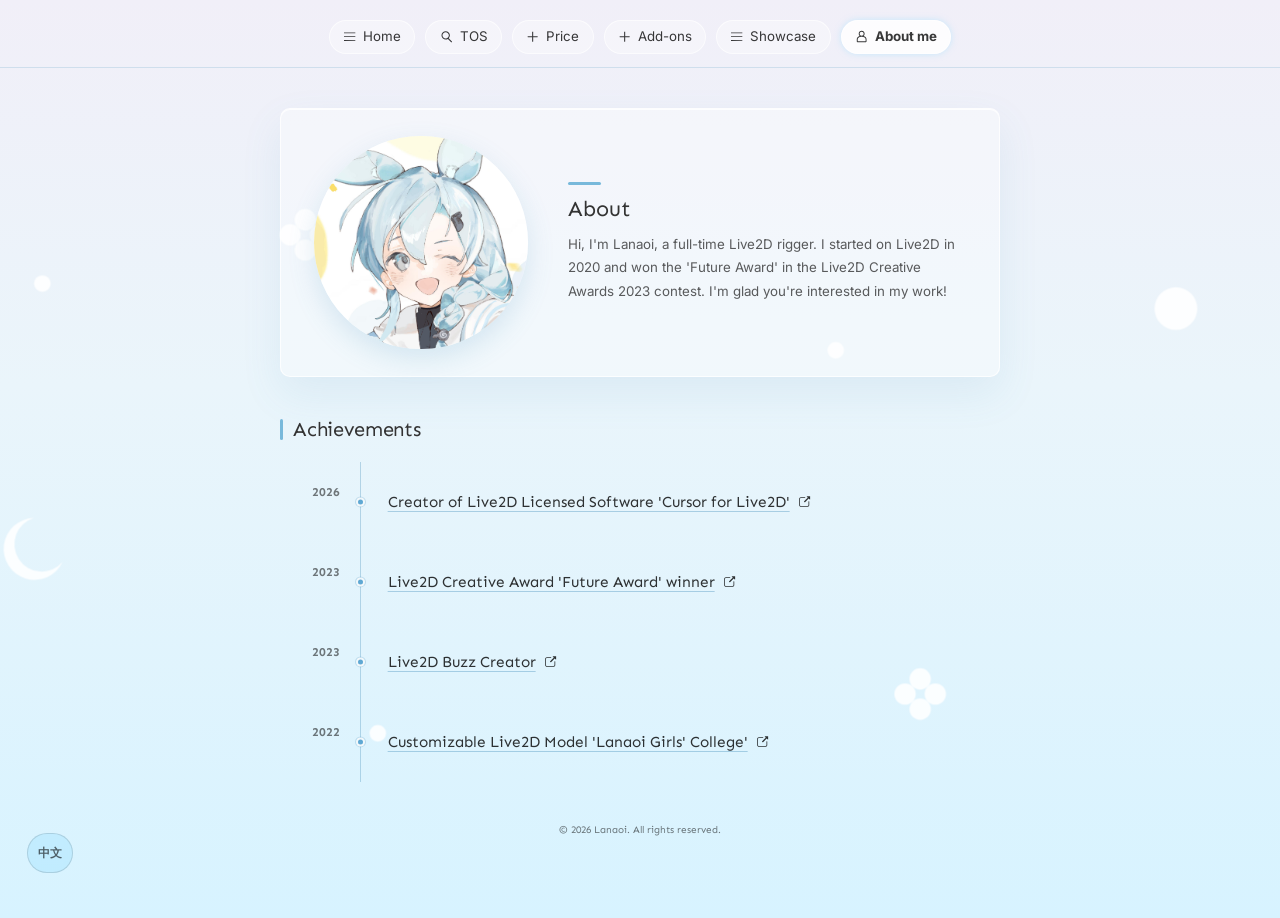
==== commit 1e770922: "Improve showcase media and page presentation" ====
--- a/about.html
+++ b/about.html
@@ -28,18 +28,18 @@
     <header class="site-header">
       <nav class="nav-pills">
         <a href="index.html"><svg><use href="#icon-menu"></use></svg> <span data-i18n="nav.home">Home</span></a>
-        <a href="about.html" class="active"><svg><use href="#icon-user"></use></svg> <span data-i18n="nav.about">About me</span></a>
+        <a href="tos.html"><svg><use href="#icon-search"></use></svg> <span data-i18n="nav.tos">TOS</span></a>
         <a href="price.html"><svg><use href="#icon-plus"></use></svg> <span data-i18n="nav.price">Price</span></a>
         <a href="addons.html"><svg><use href="#icon-plus"></use></svg> <span data-i18n="nav.addons">Add-ons</span></a>
         <a href="showcase.html"><svg><use href="#icon-menu"></use></svg> <span data-i18n="nav.showcase">Showcase</span></a>
-        <a href="tos.html"><svg><use href="#icon-search"></use></svg> <span data-i18n="nav.tos">TOS</span></a>
+        <a href="about.html" class="active"><svg><use href="#icon-user"></use></svg> <span data-i18n="nav.about">About me</span></a>
       </nav>
     </header>
 
     <!-- ABOUT CONTENT -->
     <section class="about-page">
       <div class="about-intro">
-        <img class="about-avatar" src="images/image13.jpg" alt="Art by @c0m3_as_y0u_ar3" />
+        <img class="about-avatar" src="images/image13.jpg" alt="Art by @c0m3_as_y0u_ar3" draggable="false" />
         <div class="about-copy">
           <span class="about-heading-mark" aria-hidden="true"></span>
           <h2 class="section-title-center"><span data-i18n="about.title">About</span></h2>
@@ -83,7 +83,7 @@
   </div>
   <button class="lang-toggle" id="langToggle">中文</button>
   <button class="back-to-top" id="backToTop" aria-label="Back to top">&uarr;</button>
-  <script>var b=document.getElementById('backToTop');function c(){b.classList.toggle('visible',window.scrollY>300)}window.addEventListener('scroll',c);window.addEventListener('pageshow',c);c();b.addEventListener('click',function(){window.scrollTo({top:0,behavior:'smooth'})});</script>
+  <script>var b=document.getElementById('backToTop');function c(){b.classList.toggle('visible',window.scrollY>300)}window.addEventListener('scroll',c);window.addEventListener('pageshow',c);c();b.addEventListener('click',function(){window.scrollTo({top:0,behavior:'smooth'})});document.addEventListener('contextmenu',function(e){if(e.target.closest('.about-avatar'))e.preventDefault()});document.addEventListener('dragstart',function(e){if(e.target.closest('.about-avatar'))e.preventDefault()});</script>
   <script src="js/lang.js?v=20260913-1"></script>
 </body>
 </html>
--- a/css/style.css
+++ b/css/style.css
@@ -234,7 +234,7 @@
   -webkit-backdrop-filter: blur(16px) saturate(120%);
   display: grid;
   grid-template-columns: 1fr 1fr 1fr;
-  gap: 3rem;
+  gap: clamp(2rem, 3vw, 3rem);
 }
 
 .home-card .profile-col {
@@ -244,17 +244,58 @@
 
 .home-info-column {
   display: grid;
-  grid-template-rows: 14rem auto;
-  gap: 1.5rem;
+  grid-template-rows: repeat(2, minmax(0, 1fr));
 }
 
 .home-info-group {
+  display: flex;
+  flex-direction: column;
+  align-items: flex-start;
   min-width: 0;
 }
 
+.home-info-group:first-child {
+  padding-bottom: 1.75rem;
+}
+
 .home-info-group + .home-info-group {
-  padding-top: 1.5rem;
+  padding-top: 1.75rem;
   border-top: 1px solid rgba(0, 0, 0, 0.18);
+}
+
+.home-card .section-title {
+  display: flex;
+  align-items: center;
+  gap: 0.65rem;
+  margin-bottom: 0.65rem;
+  line-height: 1.25;
+  letter-spacing: 0;
+}
+
+.home-card .section-title::before {
+  content: '';
+  flex: 0 0 auto;
+  width: 0.2rem;
+  height: 1.15em;
+  border-radius: 1rem;
+  background: #78b9db;
+}
+
+.home-card .description {
+  margin: 0 0 1.25rem;
+}
+
+.home-card .feature-list {
+  margin: 0 0 1.25rem;
+}
+
+.home-status {
+  margin: 0 0 0.8rem;
+  color: #287da9;
+  font-family: 'Sen', sans-serif;
+  font-size: 0.82em;
+  font-weight: 700;
+  text-transform: uppercase;
 }
 
 .profile-avatar {
@@ -319,6 +360,24 @@
   width: 1em;
   height: 1em;
   fill: currentColor;
+}
+
+.home-card .btn-pill {
+  justify-content: space-between;
+  min-width: 10.5rem;
+  min-height: 2.75rem;
+  margin-top: auto;
+  border: 1px solid rgba(75, 148, 189, 0.2);
+  background: rgba(255, 255, 255, 0.62);
+  box-shadow: 0 0.4rem 1rem rgba(75, 148, 189, 0.08);
+  font-family: 'Sen', sans-serif;
+  font-weight: 700;
+}
+
+.home-card .btn-pill:hover {
+  background: #fff;
+  box-shadow: 0 0.55rem 1.25rem rgba(75, 148, 189, 0.16);
+  transform: translateY(-2px);
 }
 
 /* List items with + icon */
@@ -585,8 +644,24 @@
   animation: fadeInUp 0.6s ease both;
 }
 
-.showcase-page .section-title-center {
+.showcase-heading {
+  display: flex;
+  flex-direction: column;
+  align-items: center;
   margin-bottom: 2rem;
+}
+
+.showcase-heading-mark,
+.price-heading-mark {
+  width: 2.5rem;
+  height: 0.2rem;
+  margin-bottom: 0.85rem;
+  border-radius: 1rem;
+  background: #78b9db;
+}
+
+.showcase-heading .section-title-center {
+  margin-bottom: 0;
 }
 
 .showcase-grid {
@@ -596,13 +671,77 @@
   margin-bottom: 1.5rem;
 }
 
-.showcase-grid iframe {
+.showcase-grid iframe,
+.showcase-grid video {
+  display: block;
   width: 100%;
   aspect-ratio: 16 / 9;
+  object-fit: contain;
   border: none;
   border-radius: 0.5rem;
   background: rgba(255, 255, 255, 0.42);
-  box-shadow: 0 0.75rem 2rem rgba(75, 148, 189, 0.12);
+  box-shadow:
+    0 0 0 1px rgba(75, 148, 189, 0.14),
+    0 0.85rem 2.25rem rgba(42, 100, 132, 0.24);
+}
+
+.showcase-source {
+  display: flex;
+  align-items: center;
+  justify-content: center;
+  width: fit-content;
+  gap: 0.35rem;
+  min-height: 2rem;
+  margin: 0.7rem auto 0;
+  padding: 0.3rem 0.75rem;
+  border: 1px solid rgba(75, 148, 189, 0.18);
+  border-radius: 2rem;
+  background: rgba(255, 255, 255, 0.48);
+  box-shadow: 0 0.35rem 0.9rem rgba(75, 148, 189, 0.08);
+  color: rgba(0, 0, 0, 0.72);
+  font-family: 'Sen', sans-serif;
+  font-size: 0.78em;
+  font-weight: 700;
+  text-decoration: none;
+  transition: transform 0.2s ease, background-color 0.2s ease, box-shadow 0.2s ease;
+}
+
+.showcase-source:hover {
+  background: rgba(255, 255, 255, 0.88);
+  box-shadow: 0 0.5rem 1.1rem rgba(75, 148, 189, 0.14);
+  color: rgba(0, 0, 0, 0.86);
+  transform: translateY(-2px);
+}
+
+.showcase-more {
+  display: flex;
+  flex-direction: column;
+  align-items: center;
+  gap: 0.75rem;
+  margin-top: 2.5rem;
+  padding-top: 2rem;
+  border-top: 1px solid rgba(75, 148, 189, 0.16);
+  text-align: center;
+}
+
+.showcase-more p {
+  margin: 0;
+  color: rgba(0, 0, 0, 0.64);
+  font-family: 'Sen', sans-serif;
+  font-size: 1em;
+}
+
+.showcase-more .social-icons {
+  margin-top: 0;
+}
+
+.showcase-more .social-icons a {
+  background: rgba(255, 255, 255, 0.42);
+  box-shadow: 0 0.4rem 1rem rgba(75, 148, 189, 0.08);
+}
+
+.showcase-more .social-icons a:hover {
+  background: rgba(255, 255, 255, 0.82);
 }
 
 .showcase-footer {
@@ -620,19 +759,22 @@
 }
 
 .price-heading {
+  display: flex;
+  flex-direction: column;
+  align-items: center;
   text-align: center;
   margin-bottom: 2.5rem;
 }
 
 .price-heading .section-title-center {
-  margin-bottom: 0.75rem;
+  margin-bottom: 0;
 }
 
 .price-heading .closed-banner {
   display: inline-flex;
   align-items: center;
   min-height: 2.25rem;
-  margin: 0;
+  margin: 0.75rem 0 0;
   padding: 0.35rem 1rem;
   border: 1px solid rgba(75, 148, 189, 0.25);
   border-radius: 2rem;
@@ -657,10 +799,10 @@
   flex-direction: column;
   min-width: 0;
   padding: 2rem;
-  border: 1px solid rgba(0, 0, 0, 0.12);
-  border-radius: 0.5rem;
-  background: rgba(255, 255, 255, 0.42);
-  box-shadow: 0 1rem 2.5rem rgba(75, 148, 189, 0.11), inset 0 1px 0 rgba(255, 255, 255, 0.82);
+  border: 1px solid rgba(255, 255, 255, 0.76);
+  border-radius: 3rem;
+  background: rgba(255, 255, 255, 0.38);
+  box-shadow: 0 1.25rem 3rem rgba(75, 148, 189, 0.12), inset 0 1px 0 rgba(255, 255, 255, 0.82);
   backdrop-filter: blur(16px) saturate(120%);
   -webkit-backdrop-filter: blur(16px) saturate(120%);
 }
@@ -793,17 +935,53 @@
   padding-top: 3rem;
 }
 
+.features-panel .package-title {
+  display: flex;
+  align-items: center;
+  gap: 0.65rem;
+  margin-bottom: 1rem;
+}
+
+.features-panel .package-title::before {
+  content: '';
+  flex: 0 0 auto;
+  width: 0.2rem;
+  height: 1.15em;
+  border-radius: 1rem;
+  background: #78b9db;
+}
+
 .features-panel .check-list {
   display: grid;
-  gap: 0.35rem;
+  gap: 0;
 }
 
 .features-panel .check-list li {
-  line-height: 1.6;
+  min-height: 2.8rem;
+  padding: 0.65rem 0 0.65rem 2rem;
+  border-bottom: 1px solid rgba(75, 148, 189, 0.12);
+  line-height: 1.45;
+}
+
+.features-panel .check-list li:first-child {
+  border-top: 1px solid rgba(75, 148, 189, 0.12);
+}
+
+.features-panel .check-list li::before {
+  top: 0.72rem;
+  display: grid;
+  place-items: center;
+  width: 1.05rem;
+  height: 1.05rem;
+  border-radius: 50%;
+  background: rgba(120, 185, 219, 0.18);
+  color: #287da9;
+  font-size: 0.7em;
+  font-weight: 700;
 }
 
 .features-panel .btn-pill {
-  margin-top: 1.5rem;
+  margin-top: 1.25rem;
 }
 
 .price-showcase {
@@ -818,8 +996,22 @@
   min-width: 0;
 }
 
-.price-video iframe {
+.price-video video {
   display: block;
+  width: 100%;
+  max-width: 18rem;
+  aspect-ratio: 9 / 16;
+  margin: 0 auto;
+  border-radius: 0.25rem;
+  background: #000;
+  object-fit: contain;
+}
+
+.price-video .showcase-source {
+  display: flex;
+  width: fit-content;
+  margin-right: auto;
+  margin-left: auto;
 }
 
 .price-table-dark th,
@@ -1270,10 +1462,19 @@
 
   .home-card .btn-pill {
     display: inline-flex;
+    min-width: 13rem;
   }
 
   .home-info-column {
     display: block;
+  }
+
+  .home-info-group {
+    align-items: center;
+  }
+
+  .home-info-group:first-child {
+    padding-bottom: 0;
   }
 
   .home-info-group + .home-info-group {
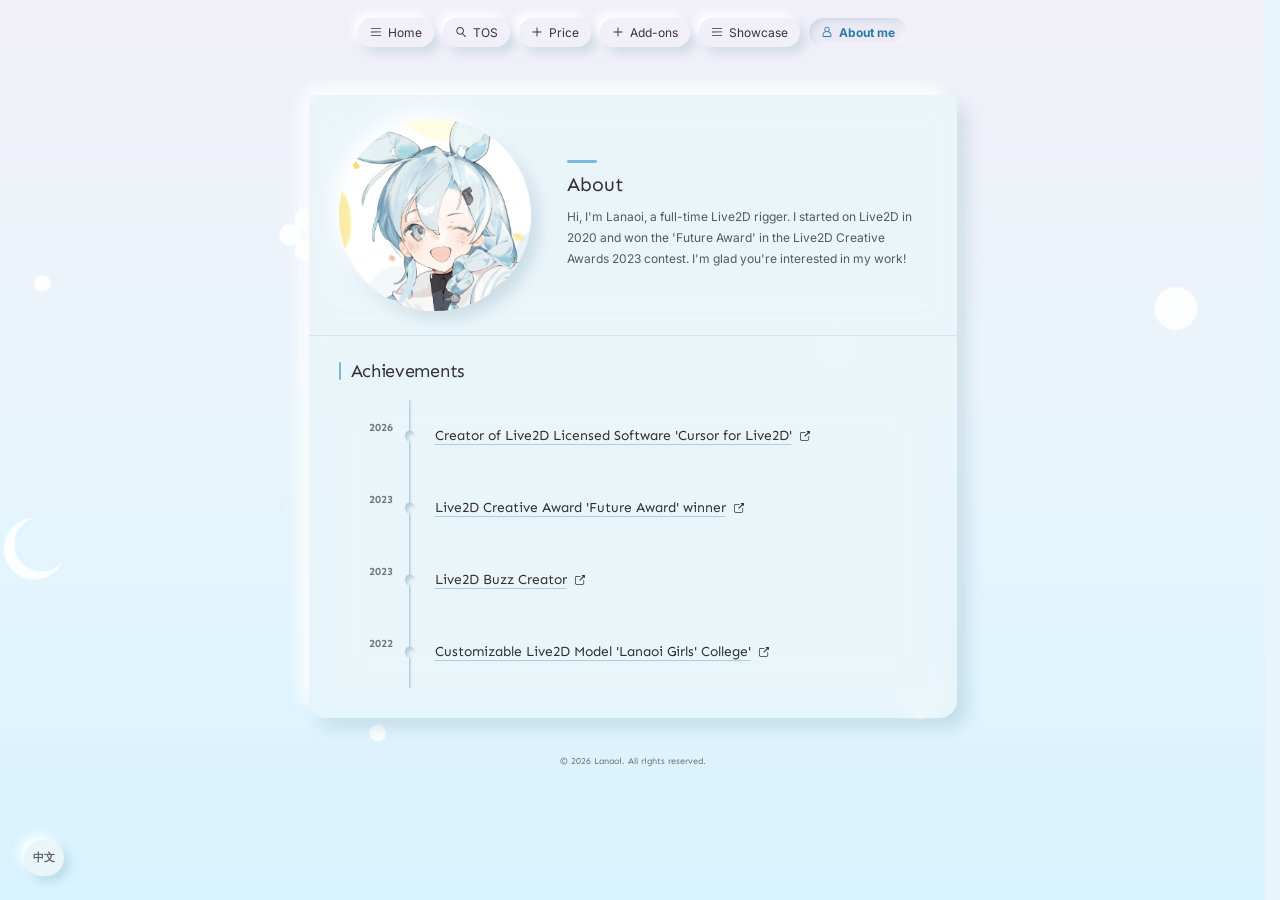
==== commit 9577c56d: "Apply neumorphic styling across commission pages" ====
--- a/about.html
+++ b/about.html
@@ -11,7 +11,7 @@
   <link rel="icon" type="image/png" href="images/favicon.png" />
   <link rel="stylesheet" href="css/style.css?v=20260913-1" />
 </head>
-<body>
+<body class="neu-page about-page-body">
   <svg xmlns="http://www.w3.org/2000/svg" style="display:none">
     <symbol id="icon-x" viewBox="0 0 40 40"><path d="M36,36l-12.4-18.3,11.6-13.7h-4l-9.4,11-7.5-11H4.2l12,17.7-12.2,14.3h4l9.9-11.7,7.9,11.7h10.2ZM13,6.6l18.2,26.9h-4L9,6.6h4Z"/></symbol>
     <symbol id="icon-youtube" viewBox="0 0 40 40"><path d="M24.3,27v4.2c0,.9-.3,1.3-.8,1.3-.3,0-.6-.1-.9-.4v-6c.3-.3.6-.4.9-.4C24,25.6,24.3,26.1,24.3,27ZM31.1,27v.9h-1.8V27c0-.9.3-1.4.9-1.4C30.8,25.6,31.1,26.1,31.1,27ZM11.7,22.6h2.1v-1.9H7.6v1.9h2.1v11.4h2ZM17.5,34.1h1.8v-9.9h-1.8v7.6c-.4.6-.8.8-1.1.8-.2,0-.4-.1-.4-.4,0,0,0-.3,0-.7v-7.3h-1.8V32c0,.7.1,1.1.2,1.5.2.5.5.7,1.2.7.6,0,1.3-.4,2-1.2ZM26.1,31.1v-4c0-1-.1-1.6-.2-2-.2-.7-.7-1.1-1.4-1.1-.7,0-1.3.4-1.9,1.1v-4.4h-1.8v13.3h1.8v-1c.6.7,1.2,1.1,1.9,1.1.7,0,1.2-.4,1.4-1.1C26,32.7,26.1,32.1,26.1,31.1ZM32.9,30.9v-.3H31c0,.7,0,1.1,0,1.2-.1.5-.4.7-.8.7-.6,0-.9-.5-.9-1.4v-1.7h3.6v-2.1c0-1.1-.2-1.8-.5-2.3-.5-.7-1.2-1-2.1-1-.9,0-1.6.3-2.1,1-.4.5-.6,1.3-.6,2.3v3.5c0,1.1.2,1.8.6,2.3.5.7,1.2,1,2.2,1,1,0,1.7-.4,2.2-1.1.2-.4.4-.7.4-1.1C32.9,31.9,32.9,31.5,32.9,30.9ZM20.7,12.5V8.3c0-.9-.3-1.4-.9-1.4-.6,0-.9.5-.9,1.4v4.2c0,.9.3,1.4.9,1.4C20.4,14,20.7,13.5,20.7,12.5ZM35.1,27.6c0,3.1-.2,5.5-.5,7-.2.8-.6,1.5-1.2,2-.6.5-1.3.8-2,.9-2.5.3-6.2.4-11.1.4s-8.7-.1-11.1-.4c-.8-.1-1.5-.4-2.1-.9-.6-.5-1-1.2-1.2-2-.3-1.5-.5-3.8-.5-7,0-3.1.2-5.5.5-7,.2-.8.6-1.5,1.2-2,.6-.5,1.3-.9,2.1-.9,2.5-.3,6.2-.4,11.1-.4s8.7.1,11.1.4c.8.1,1.5.4,2.1.9.6.5,1,1.2,1.2,2C34.9,22.1,35.1,24.4,35.1,27.6ZM15.1,2h2l-2.4,8v5.4h-2V10c-.2-1-.6-2.4-1.2-4.3-.5-1.4-.9-2.6-1.3-3.8h2.1l1.4,5.3L15.1,2ZM22.5,8.7v3.5c0,1.1-.2,1.9-.6,2.4-.5.7-1.2,1-2.1,1-.9,0-1.6-.3-2.1-1-.4-.5-.6-1.3-.6-2.4V8.7c0-1.1.2-1.9.6-2.3.5-.7,1.2-1,2.1-1,.9,0,1.6.3,2.1,1C22.3,6.8,22.5,7.6,22.5,8.7ZM29.2,5.4v10h-1.8v-1.1c-.7.8-1.4,1.2-2.1,1.2-.6,0-1-.2-1.2-.7C24,14.5,24,14,24,13.4V5.4h1.8v7.4c0,.4,0,.7,0,.7,0,.3.2.4.4.4.4,0,.7-.3,1.1-.9V5.4Z"/></symbol>
@@ -36,48 +36,50 @@
       </nav>
     </header>
 
-    <!-- ABOUT CONTENT -->
-    <section class="about-page">
-      <div class="about-intro">
-        <img class="about-avatar" src="images/image13.jpg" alt="Art by @c0m3_as_y0u_ar3" draggable="false" />
-        <div class="about-copy">
-          <span class="about-heading-mark" aria-hidden="true"></span>
-          <h2 class="section-title-center"><span data-i18n="about.title">About</span></h2>
-          <p class="about-text"><span data-i18n="about.bio">Hi, I'm Lanaoi, a full-time Live2D rigger. I started on Live2D in 2020 and won the 'Future Award' in the Live2D Creative Awards 2023 contest. I'm glad you're interested in my work!</span></p>
+    <div class="about-connected-panel">
+      <!-- ABOUT CONTENT -->
+      <section class="about-page">
+        <div class="about-intro">
+          <img class="about-avatar" src="images/image13.jpg" alt="Art by @c0m3_as_y0u_ar3" draggable="false" />
+          <div class="about-copy">
+            <span class="about-heading-mark" aria-hidden="true"></span>
+            <h2 class="section-title-center"><span data-i18n="about.title">About</span></h2>
+            <p class="about-text"><span data-i18n="about.bio">Hi, I'm Lanaoi, a full-time Live2D rigger. I started on Live2D in 2020 and won the 'Future Award' in the Live2D Creative Awards 2023 contest. I'm glad you're interested in my work!</span></p>
+          </div>
         </div>
-      </div>
-    </section>
+      </section>
 
-    <section class="achievements-section">
-      <h3 class="section-title about-section-title"><span data-i18n="about.achievements">Achievements</span></h3>
+      <section class="achievements-section">
+        <h3 class="section-title about-section-title"><span data-i18n="about.achievements">Achievements</span></h3>
 
-      <div class="achievement-list">
-        <article class="achievement-entry">
-          <time class="achievement-year" datetime="2026">2026</time>
-          <div class="achievement-detail">
-            <a class="achievement-link" href="https://store.steampowered.com/app/4956950/Cursor_for_Live2D/" target="_blank" rel="noopener noreferrer"><span data-i18n="about.cursor2026">Creator of Live2D Licensed Software 'Cursor for Live2D'</span><svg aria-hidden="true"><use href="#icon-link"></use></svg></a>
-          </div>
-        </article>
-        <article class="achievement-entry">
-          <time class="achievement-year" datetime="2023">2023</time>
-          <div class="achievement-detail">
-            <a class="achievement-link" href="https://live2dawards.com/2023/en/" target="_blank" rel="noopener noreferrer"><span data-i18n="about.award2023">Live2D Creative Award 'Future Award' winner</span><svg aria-hidden="true"><use href="#icon-link"></use></svg></a>
-          </div>
-        </article>
-        <article class="achievement-entry">
-          <time class="achievement-year" datetime="2023">2023</time>
-          <div class="achievement-detail">
-            <a class="achievement-link" href="https://twitter.com/Lanaoi719/status/1621000158971584512?s=20" target="_blank" rel="noopener noreferrer"><span data-i18n="about.buzz2023">Live2D Buzz Creator</span><svg aria-hidden="true"><use href="#icon-link"></use></svg></a>
-          </div>
-        </article>
-        <article class="achievement-entry">
-          <time class="achievement-year" datetime="2022">2022</time>
-          <div class="achievement-detail">
-            <a class="achievement-link" href="https://ko-fi.com/s/99699a5a43" target="_blank" rel="noopener noreferrer"><span data-i18n="about.girls2022">Customizable Live2D Model 'Lanaoi Girls' College'</span><svg aria-hidden="true"><use href="#icon-link"></use></svg></a>
-          </div>
-        </article>
-      </div>
-    </section>
+        <div class="achievement-list">
+          <article class="achievement-entry">
+            <time class="achievement-year" datetime="2026">2026</time>
+            <div class="achievement-detail">
+              <a class="achievement-link" href="https://store.steampowered.com/app/4956950/Cursor_for_Live2D/" target="_blank" rel="noopener noreferrer"><span data-i18n="about.cursor2026">Creator of Live2D Licensed Software 'Cursor for Live2D'</span><svg aria-hidden="true"><use href="#icon-link"></use></svg></a>
+            </div>
+          </article>
+          <article class="achievement-entry">
+            <time class="achievement-year" datetime="2023">2023</time>
+            <div class="achievement-detail">
+              <a class="achievement-link" href="https://live2dawards.com/2023/en/" target="_blank" rel="noopener noreferrer"><span data-i18n="about.award2023">Live2D Creative Award 'Future Award' winner</span><svg aria-hidden="true"><use href="#icon-link"></use></svg></a>
+            </div>
+          </article>
+          <article class="achievement-entry">
+            <time class="achievement-year" datetime="2023">2023</time>
+            <div class="achievement-detail">
+              <a class="achievement-link" href="https://twitter.com/Lanaoi719/status/1621000158971584512?s=20" target="_blank" rel="noopener noreferrer"><span data-i18n="about.buzz2023">Live2D Buzz Creator</span><svg aria-hidden="true"><use href="#icon-link"></use></svg></a>
+            </div>
+          </article>
+          <article class="achievement-entry">
+            <time class="achievement-year" datetime="2022">2022</time>
+            <div class="achievement-detail">
+              <a class="achievement-link" href="https://ko-fi.com/s/99699a5a43" target="_blank" rel="noopener noreferrer"><span data-i18n="about.girls2022">Customizable Live2D Model 'Lanaoi Girls' College'</span><svg aria-hidden="true"><use href="#icon-link"></use></svg></a>
+            </div>
+          </article>
+        </div>
+      </section>
+    </div>
 
     <footer class="site-footer"><p data-i18n="footer">&copy; 2026 Lanaoi. All rights reserved.</p></footer>
   </div>
--- a/css/style.css
+++ b/css/style.css
@@ -8,8 +8,9 @@
 }
 
 html {
-  font-size: 14pt;
+  font-size: 12.6pt;
   scroll-behavior: smooth;
+  scrollbar-gutter: stable;
 }
 
 body {
@@ -76,6 +77,81 @@
   font-family: 'Sen', sans-serif;
   font-weight: 700;
   line-height: 1.25;
+}
+
+/* ===== Shared Neumorphism ===== */
+.neu-page {
+  --neu-surface: rgba(235, 246, 251, 0.9);
+  --neu-surface-strong: #eaf5fa;
+  --neu-glass: rgba(234, 245, 250, 0.68);
+  --neu-light: rgba(255, 255, 255, 0.48);
+  --neu-shadow: rgba(91, 139, 164, 0.14);
+  --neu-accent: #78b9db;
+}
+
+.about-page-body {
+  --neu-light: rgba(255, 255, 255, 0.92);
+  --neu-shadow: rgba(91, 139, 164, 0.24);
+}
+
+.neu-page .site-header {
+  width: auto;
+  margin-right: 0;
+  margin-left: 0;
+  border-bottom: 0;
+}
+
+.neu-page .nav-pills a {
+  border: 0;
+  background: rgba(241, 239, 248, 0.88);
+  box-shadow: -0.45rem -0.45rem 0.9rem var(--neu-light), 0.45rem 0.45rem 0.9rem var(--neu-shadow);
+  transition: color 0.2s ease, box-shadow 0.2s ease, transform 0.2s ease;
+}
+
+.neu-page .nav-pills a:hover {
+  color: #287da9;
+  background: #f1eff8;
+  box-shadow: -0.3rem -0.3rem 0.65rem var(--neu-light), 0.3rem 0.3rem 0.65rem var(--neu-shadow);
+  transform: translateY(-1px);
+}
+
+.neu-page .nav-pills a:active,
+.neu-page .nav-pills a.active {
+  color: #287da9;
+  background: #ece9f5;
+  box-shadow: inset 0.25rem 0.25rem 0.55rem rgba(91, 139, 164, 0.18), inset -0.25rem -0.25rem 0.55rem rgba(255, 255, 255, 0.62);
+}
+
+.neu-page .lang-toggle,
+.neu-page .back-to-top,
+.neu-page .btn-pill,
+.neu-page .showcase-source,
+.neu-page .social-icons a {
+  border: 0;
+  background: var(--neu-surface-strong);
+  box-shadow: -0.4rem -0.4rem 0.8rem var(--neu-light), 0.4rem 0.4rem 0.8rem var(--neu-shadow);
+}
+
+.neu-page .lang-toggle,
+.neu-page .back-to-top {
+  backdrop-filter: none;
+  -webkit-backdrop-filter: none;
+}
+
+.neu-page .btn-pill:hover,
+.neu-page .showcase-source:hover,
+.neu-page .social-icons a:hover {
+  color: #287da9;
+  background: var(--neu-surface-strong);
+  box-shadow: -0.3rem -0.3rem 0.65rem var(--neu-light), 0.3rem 0.3rem 0.65rem var(--neu-shadow);
+  transform: translateY(-2px);
+}
+
+.neu-page .btn-pill:active,
+.neu-page .showcase-source:active,
+.neu-page .social-icons a:active {
+  box-shadow: inset 0.25rem 0.25rem 0.55rem rgba(91, 139, 164, 0.18), inset -0.25rem -0.25rem 0.55rem rgba(255, 255, 255, 0.62);
+  transform: translateY(0);
 }
 
 /* ===== Layout ===== */
@@ -224,16 +300,58 @@
 }
 
 /* ===== Home Section — 3 Column Card ===== */
+.home-page,
+.price-page-body {
+  --neu-surface: rgba(235, 246, 251, 0.9);
+  --neu-surface-strong: #eaf5fa;
+  --neu-glass: rgba(234, 245, 250, 0.68);
+  --neu-light: rgba(255, 255, 255, 0.92);
+  --neu-shadow: rgba(91, 139, 164, 0.24);
+  --neu-accent: #78b9db;
+}
+
+.price-page-body {
+  --neu-light: rgba(255, 255, 255, 0.48);
+  --neu-shadow: rgba(91, 139, 164, 0.14);
+}
+
+.home-page .site-header {
+  width: auto;
+  margin-right: 0;
+  margin-left: 0;
+  border-bottom: 0;
+}
+
+.home-page .nav-pills a {
+  border: 0;
+  background: rgba(241, 239, 248, 0.88);
+  box-shadow: -0.45rem -0.45rem 0.9rem var(--neu-light), 0.45rem 0.45rem 0.9rem var(--neu-shadow);
+  transition: color 0.2s ease, box-shadow 0.2s ease, transform 0.2s ease;
+}
+
+.home-page .nav-pills a:hover {
+  background: #f1eff8;
+  box-shadow: -0.3rem -0.3rem 0.65rem var(--neu-light), 0.3rem 0.3rem 0.65rem var(--neu-shadow);
+  transform: translateY(-1px);
+}
+
+.home-page .nav-pills a:active,
+.home-page .nav-pills a.active {
+  color: #287da9;
+  background: #ece9f5;
+  box-shadow: inset 0.25rem 0.25rem 0.55rem rgba(91, 139, 164, 0.2), inset -0.25rem -0.25rem 0.55rem var(--neu-light);
+}
+
 .home-card {
-  border: 1px solid rgba(255, 255, 255, 0.76);
-  border-radius: 3rem;
+  border: 0;
+  border-radius: 0;
   padding: 3rem;
-  background: rgba(255, 255, 255, 0.38);
-  box-shadow: 0 1.25rem 3rem rgba(75, 148, 189, 0.12), inset 0 1px 0 rgba(255, 255, 255, 0.82);
-  backdrop-filter: blur(16px) saturate(120%);
-  -webkit-backdrop-filter: blur(16px) saturate(120%);
+  background: transparent;
+  box-shadow: none;
+  backdrop-filter: none;
+  -webkit-backdrop-filter: none;
   display: grid;
-  grid-template-columns: 1fr 1fr 1fr;
+  grid-template-columns: minmax(0, 1fr) minmax(0, 2fr);
   gap: clamp(2rem, 3vw, 3rem);
 }
 
@@ -242,9 +360,20 @@
   align-self: center;
 }
 
+.home-info-panel {
+  display: grid;
+  grid-template-columns: repeat(2, minmax(0, 1fr));
+  gap: 0;
+  padding: 1.5rem;
+  border-radius: 1.5rem;
+  background: var(--neu-surface-strong);
+  box-shadow: -0.7rem -0.7rem 1.4rem var(--neu-light), 0.7rem 0.7rem 1.4rem var(--neu-shadow);
+}
+
 .home-info-column {
   display: grid;
   grid-template-rows: repeat(2, minmax(0, 1fr));
+  gap: 0;
 }
 
 .home-info-group {
@@ -252,15 +381,23 @@
   flex-direction: column;
   align-items: flex-start;
   min-width: 0;
+  padding: 1.5rem;
+  border-radius: 0;
+  background: transparent;
+  box-shadow: none;
 }
 
 .home-info-group:first-child {
-  padding-bottom: 1.75rem;
+  padding-bottom: 1.5rem;
 }
 
 .home-info-group + .home-info-group {
-  padding-top: 1.75rem;
-  border-top: 1px solid rgba(0, 0, 0, 0.18);
+  padding-top: 1.5rem;
+  border-top: 1px solid rgba(75, 148, 189, 0.16);
+}
+
+.home-info-column + .home-info-column {
+  border-left: 1px solid rgba(75, 148, 189, 0.16);
 }
 
 .home-card .section-title {
@@ -302,7 +439,8 @@
   width: 100%;
   aspect-ratio: 1;
   border-radius: 50%;
-  box-shadow: 0 0 0.5rem #b7dcf7;
+  border: 0;
+  box-shadow: -0.8rem -0.8rem 1.5rem var(--neu-light), 0.8rem 0.8rem 1.5rem var(--neu-shadow);
   object-fit: cover;
 }
 
@@ -321,13 +459,21 @@
   width: 2.5em;
   height: 2.5em;
   border-radius: 50%;
-  border: 1px solid rgba(0, 0, 0, 0.18);
+  border: 0;
+  background: var(--neu-surface-strong);
+  box-shadow: -0.35rem -0.35rem 0.7rem var(--neu-light), 0.35rem 0.35rem 0.7rem var(--neu-shadow);
   text-decoration: none;
-  transition: transform 0.25s ease;
+  transition: color 0.2s ease, box-shadow 0.2s ease, transform 0.2s ease;
 }
 
 .social-icons a:hover {
-  transform: scale(1.06);
+  color: #287da9;
+  transform: translateY(-2px);
+}
+
+.social-icons a:active {
+  box-shadow: inset 0.22rem 0.22rem 0.5rem rgba(91, 139, 164, 0.22), inset -0.22rem -0.22rem 0.5rem var(--neu-light);
+  transform: translateY(0);
 }
 
 .social-icons a svg {
@@ -367,17 +513,32 @@
   min-width: 10.5rem;
   min-height: 2.75rem;
   margin-top: auto;
-  border: 1px solid rgba(75, 148, 189, 0.2);
-  background: rgba(255, 255, 255, 0.62);
-  box-shadow: 0 0.4rem 1rem rgba(75, 148, 189, 0.08);
+  border: 0;
+  background: var(--neu-surface-strong);
+  box-shadow: -0.4rem -0.4rem 0.8rem var(--neu-light), 0.4rem 0.4rem 0.8rem var(--neu-shadow);
   font-family: 'Sen', sans-serif;
   font-weight: 700;
 }
 
 .home-card .btn-pill:hover {
-  background: #fff;
-  box-shadow: 0 0.55rem 1.25rem rgba(75, 148, 189, 0.16);
+  color: #287da9;
+  background: var(--neu-surface-strong);
+  box-shadow: -0.3rem -0.3rem 0.65rem var(--neu-light), 0.3rem 0.3rem 0.65rem var(--neu-shadow);
   transform: translateY(-2px);
+}
+
+.home-card .btn-pill:active {
+  box-shadow: inset 0.25rem 0.25rem 0.55rem rgba(91, 139, 164, 0.22), inset -0.25rem -0.25rem 0.55rem var(--neu-light);
+  transform: translateY(0);
+}
+
+.home-page .lang-toggle,
+.home-page .back-to-top {
+  border: 0;
+  background: var(--neu-surface-strong);
+  box-shadow: -0.4rem -0.4rem 0.8rem var(--neu-light), 0.4rem 0.4rem 0.8rem var(--neu-shadow);
+  backdrop-filter: none;
+  -webkit-backdrop-filter: none;
 }
 
 /* List items with + icon */
@@ -409,7 +570,7 @@
 }
 
 .check-list li::before {
-  content: '✓';
+  content: '\2713';
   position: absolute;
   left: 0;
   color: rgba(0, 0, 0, 0.18);
@@ -465,6 +626,16 @@
   max-width: 72rem;
   margin-right: auto;
   margin-left: auto;
+}
+
+.about-connected-panel {
+  max-width: 54rem;
+  margin: 0 auto 3rem;
+  border-radius: 1.5rem;
+  background: var(--neu-glass);
+  box-shadow: -0.7rem -0.7rem 1.4rem var(--neu-light), 0.7rem 0.7rem 1.4rem var(--neu-shadow);
+  backdrop-filter: blur(14px) saturate(115%);
+  -webkit-backdrop-filter: blur(14px) saturate(115%);
 }
 
 .about-intro {
@@ -483,6 +654,15 @@
   -webkit-backdrop-filter: blur(16px) saturate(120%);
 }
 
+.about-page-body .about-intro {
+  border: 0;
+  border-radius: 0;
+  background: transparent;
+  box-shadow: none;
+  backdrop-filter: none;
+  -webkit-backdrop-filter: none;
+}
+
 .about-avatar {
   width: 16rem;
   aspect-ratio: 1;
@@ -490,6 +670,11 @@
   box-shadow: 0 0.75rem 2rem rgba(75, 148, 189, 0.18);
   object-fit: cover;
   margin: 0;
+}
+
+.about-page-body .about-avatar {
+  border: 0;
+  box-shadow: -0.65rem -0.65rem 1.3rem var(--neu-light), 0.65rem 0.65rem 1.3rem var(--neu-shadow);
 }
 
 .about-copy .section-title-center {
@@ -538,8 +723,49 @@
 }
 
 .achievement-list {
+  position: relative;
   max-width: 54rem;
   margin: 0 auto;
+}
+
+.achievement-list::before {
+  content: '';
+  position: absolute;
+  z-index: 0;
+  top: 0;
+  bottom: 0;
+  left: calc(6rem - 0.12rem);
+  width: 0.24rem;
+  border-radius: 1rem;
+  background: rgba(120, 185, 219, 0.2);
+  box-shadow: inset 0.08rem 0 0.16rem rgba(75, 125, 153, 0.32), inset -0.08rem 0 0.16rem rgba(255, 255, 255, 0.68);
+}
+
+.about-page-body .achievement-list {
+  padding: 0;
+  border-radius: 0;
+  background: transparent;
+  box-shadow: none;
+}
+
+.about-connected-panel .about-page {
+  margin: 0;
+}
+
+.about-connected-panel .about-intro {
+  max-width: none;
+  margin: 0;
+}
+
+.about-connected-panel .achievements-section {
+  max-width: none;
+  margin: 0;
+  padding: 2rem 2.5rem 2.5rem;
+  border-top: 1px solid rgba(75, 148, 189, 0.16);
+}
+
+.about-connected-panel .achievements-section .about-section-title {
+  max-width: none;
 }
 
 .achievement-entry {
@@ -559,24 +785,26 @@
 
 .achievement-detail {
   position: relative;
+  isolation: isolate;
   display: flex;
   min-width: 0;
   align-items: center;
   padding: 1.35rem 0 1.35rem 2rem;
-  border-left: 1px solid rgba(75, 148, 189, 0.34);
+  border-left: 0;
 }
 
 .achievement-detail::before {
   content: '';
   position: absolute;
   top: 50%;
-  left: -0.38rem;
-  width: 0.68rem;
-  height: 0.68rem;
-  border: 0.18rem solid rgba(255, 255, 255, 0.92);
+  left: -0.5rem;
+  z-index: 1;
+  width: 0.9rem;
+  height: 0.9rem;
+  border: 0;
   border-radius: 50%;
-  background: #5fa8d3;
-  box-shadow: 0 0 0 1px rgba(75, 148, 189, 0.24);
+  background: #dceff7;
+  box-shadow: inset 0.18rem 0.18rem 0.35rem rgba(75, 125, 153, 0.34), inset -0.18rem -0.18rem 0.35rem rgba(255, 255, 255, 0.72);
   transform: translateY(-50%);
 }
 
@@ -683,6 +911,20 @@
   box-shadow:
     0 0 0 1px rgba(75, 148, 189, 0.14),
     0 0.85rem 2.25rem rgba(42, 100, 132, 0.24);
+}
+
+.showcase-page-body .showcase-item {
+  min-width: 0;
+  padding: 0.65rem 0.65rem 1rem;
+  border-radius: 1.25rem;
+  background: var(--neu-surface-strong);
+  box-shadow: -0.65rem -0.65rem 1.3rem var(--neu-light), 0.65rem 0.65rem 1.3rem var(--neu-shadow);
+}
+
+.showcase-page-body .showcase-grid video {
+  border-radius: 0.8rem;
+  background: #000;
+  box-shadow: inset 0.25rem 0.25rem 0.55rem rgba(31, 56, 70, 0.16);
 }
 
 .showcase-source {
@@ -744,6 +986,24 @@
   background: rgba(255, 255, 255, 0.82);
 }
 
+.showcase-page-body .showcase-more .social-icons a {
+  border: 0;
+  background: var(--neu-surface-strong);
+  box-shadow: -0.4rem -0.4rem 0.8rem var(--neu-light), 0.4rem 0.4rem 0.8rem var(--neu-shadow);
+}
+
+.showcase-page-body .showcase-more .social-icons a:hover {
+  color: #287da9;
+  background: var(--neu-surface-strong);
+  box-shadow: -0.3rem -0.3rem 0.65rem var(--neu-light), 0.3rem 0.3rem 0.65rem var(--neu-shadow);
+  transform: translateY(-2px);
+}
+
+.showcase-page-body .showcase-more .social-icons a:active {
+  box-shadow: inset 0.25rem 0.25rem 0.55rem rgba(91, 139, 164, 0.18), inset -0.25rem -0.25rem 0.55rem rgba(255, 255, 255, 0.62);
+  transform: translateY(0);
+}
+
 .showcase-footer {
   text-align: center;
   color: rgba(0, 0, 0, 0.64);
@@ -752,6 +1012,33 @@
 }
 
 /* ===== Price Section ===== */
+.price-page-body .site-header {
+  width: auto;
+  margin-right: 0;
+  margin-left: 0;
+  border-bottom: 0;
+}
+
+.price-page-body .nav-pills a {
+  border: 0;
+  background: rgba(241, 239, 248, 0.88);
+  box-shadow: -0.45rem -0.45rem 0.9rem var(--neu-light), 0.45rem 0.45rem 0.9rem var(--neu-shadow);
+  transition: color 0.2s ease, box-shadow 0.2s ease, transform 0.2s ease;
+}
+
+.price-page-body .nav-pills a:hover {
+  background: #f1eff8;
+  box-shadow: -0.3rem -0.3rem 0.65rem var(--neu-light), 0.3rem 0.3rem 0.65rem var(--neu-shadow);
+  transform: translateY(-1px);
+}
+
+.price-page-body .nav-pills a:active,
+.price-page-body .nav-pills a.active {
+  color: #287da9;
+  background: #ece9f5;
+  box-shadow: inset 0.25rem 0.25rem 0.55rem rgba(91, 139, 164, 0.2), inset -0.25rem -0.25rem 0.55rem var(--neu-light);
+}
+
 .price-page {
   max-width: 76rem;
   margin-right: auto;
@@ -776,9 +1063,10 @@
   min-height: 2.25rem;
   margin: 0.75rem 0 0;
   padding: 0.35rem 1rem;
-  border: 1px solid rgba(75, 148, 189, 0.25);
+  border: 0;
   border-radius: 2rem;
-  background: rgba(158, 226, 255, 0.14);
+  background: var(--neu-surface-strong);
+  box-shadow: inset 0.22rem 0.22rem 0.5rem rgba(91, 139, 164, 0.18), inset -0.22rem -0.22rem 0.5rem var(--neu-light);
   color: rgba(0, 0, 0, 0.58);
   font-family: 'Sen', sans-serif;
   font-size: 0.8em;
@@ -799,17 +1087,16 @@
   flex-direction: column;
   min-width: 0;
   padding: 2rem;
-  border: 1px solid rgba(255, 255, 255, 0.76);
-  border-radius: 3rem;
-  background: rgba(255, 255, 255, 0.38);
-  box-shadow: 0 1.25rem 3rem rgba(75, 148, 189, 0.12), inset 0 1px 0 rgba(255, 255, 255, 0.82);
-  backdrop-filter: blur(16px) saturate(120%);
-  -webkit-backdrop-filter: blur(16px) saturate(120%);
+  border: 0;
+  border-radius: 1.5rem;
+  background: var(--neu-surface-strong);
+  box-shadow: -0.7rem -0.7rem 1.4rem var(--neu-light), 0.7rem 0.7rem 1.4rem var(--neu-shadow);
+  backdrop-filter: none;
+  -webkit-backdrop-filter: none;
 }
 
 .package-card-featured {
-  border-color: rgba(75, 148, 189, 0.34);
-  background: rgba(235, 249, 255, 0.52);
+  background: #e5f3f9;
 }
 
 .package-title {
@@ -886,7 +1173,12 @@
 .price-table {
   width: 100%;
   margin: auto 0 0;
-  border-collapse: collapse;
+  padding: 0.35rem 0.75rem;
+  border-collapse: separate;
+  border-spacing: 0;
+  border-radius: 0.9rem;
+  background: rgba(234, 245, 250, 0.5);
+  box-shadow: inset 0.3rem 0.3rem 0.65rem rgba(91, 139, 164, 0.16), inset -0.3rem -0.3rem 0.65rem rgba(255, 255, 255, 0.78);
   text-align: center;
 }
 
@@ -928,11 +1220,18 @@
 
 .price-details {
   display: grid;
-  grid-template-columns: minmax(18rem, 0.75fr) minmax(0, 1.25fr);
+  grid-template-columns: minmax(18rem, 1fr) minmax(10rem, 0.52fr) minmax(15rem, 0.65fr);
   gap: 2.5rem;
   align-items: center;
   margin-top: 3rem;
   padding-top: 3rem;
+}
+
+.price-page .features-panel {
+  padding: 2rem;
+  border-radius: 1.5rem;
+  background: var(--neu-surface-strong);
+  box-shadow: -0.65rem -0.65rem 1.3rem var(--neu-light), 0.65rem 0.65rem 1.3rem var(--neu-shadow);
 }
 
 .features-panel .package-title {
@@ -984,11 +1283,29 @@
   margin-top: 1.25rem;
 }
 
+.price-page .features-panel .btn-pill,
+.price-page .showcase-source {
+  border: 0;
+  background: var(--neu-surface-strong);
+  box-shadow: -0.4rem -0.4rem 0.8rem var(--neu-light), 0.4rem 0.4rem 0.8rem var(--neu-shadow);
+}
+
+.price-page .features-panel .btn-pill:hover,
+.price-page .showcase-source:hover {
+  color: #287da9;
+  background: var(--neu-surface-strong);
+  box-shadow: -0.3rem -0.3rem 0.65rem var(--neu-light), 0.3rem 0.3rem 0.65rem var(--neu-shadow);
+  transform: translateY(-2px);
+}
+
+.price-page .features-panel .btn-pill:active,
+.price-page .showcase-source:active {
+  box-shadow: inset 0.25rem 0.25rem 0.55rem rgba(91, 139, 164, 0.22), inset -0.25rem -0.25rem 0.55rem var(--neu-light);
+  transform: translateY(0);
+}
+
 .price-showcase {
-  display: grid;
-  grid-template-columns: minmax(0, 0.8fr) minmax(0, 1.2fr);
-  gap: 1rem;
-  align-items: center;
+  display: contents;
 }
 
 .price-showcase figure,
@@ -996,14 +1313,38 @@
   min-width: 0;
 }
 
+.price-video {
+  width: 100%;
+  max-width: 18rem;
+  justify-self: start;
+}
+
+.price-showcase figure {
+  display: grid;
+  width: 100%;
+  place-items: center;
+  align-self: center;
+  justify-self: center;
+}
+
+.price-video .video-frame {
+  width: 100%;
+  max-width: 18rem;
+  margin: 0 auto;
+  padding: 0.55rem;
+  border-radius: 1.25rem;
+  background: var(--neu-surface-strong);
+  box-shadow: -0.7rem -0.7rem 1.4rem var(--neu-light), 0.7rem 0.7rem 1.4rem var(--neu-shadow);
+}
+
 .price-video video {
   display: block;
   width: 100%;
-  max-width: 18rem;
   aspect-ratio: 9 / 16;
-  margin: 0 auto;
-  border-radius: 0.25rem;
+  border: 0;
+  border-radius: 0.75rem;
   background: #000;
+  box-shadow: none;
   object-fit: contain;
 }
 
@@ -1029,14 +1370,27 @@
 
 /* Gallery preview image */
 .gallery-preview {
+  width: 100%;
   aspect-ratio: 8 / 13;
   background: transparent;
+  border-radius: 1rem;
+  box-shadow: -0.55rem -0.55rem 1.1rem var(--neu-light), 0.55rem 0.55rem 1.1rem var(--neu-shadow);
+  overflow: hidden;
 }
 
 .gallery-preview img {
   width: 100%;
   height: 100%;
   object-fit: contain;
+}
+
+.price-page-body .lang-toggle,
+.price-page-body .back-to-top {
+  border: 0;
+  background: var(--neu-surface-strong);
+  box-shadow: -0.4rem -0.4rem 0.8rem var(--neu-light), 0.4rem 0.4rem 0.8rem var(--neu-shadow);
+  backdrop-filter: none;
+  -webkit-backdrop-filter: none;
 }
 
 .gallery-caption {
@@ -1085,6 +1439,15 @@
   -webkit-backdrop-filter: blur(16px) saturate(120%);
 }
 
+.addons-page-body .addons-table-wrap {
+  border: 0;
+  border-radius: 1.5rem;
+  background: var(--neu-surface-strong);
+  box-shadow: -0.7rem -0.7rem 1.4rem var(--neu-light), 0.7rem 0.7rem 1.4rem var(--neu-shadow);
+  backdrop-filter: none;
+  -webkit-backdrop-filter: none;
+}
+
 .addons-table {
   width: 100%;
   margin: 0;
@@ -1154,6 +1517,15 @@
   gap: 3rem;
   align-items: center;
   margin: 2rem 0;
+}
+
+.addons-page-body .addon-detail,
+.addons-page-body .addon-detail-3col {
+  margin: 2.5rem 0;
+  padding: 2rem;
+  border-radius: 1.5rem;
+  background: var(--neu-surface-strong);
+  box-shadow: -0.65rem -0.65rem 1.3rem var(--neu-light), 0.65rem 0.65rem 1.3rem var(--neu-shadow);
 }
 
 .addon-detail-3col {
@@ -1239,6 +1611,11 @@
   border-top-color: rgba(75, 148, 189, 0.2);
 }
 
+.addons-page-body .addons-details > .divider,
+.addons-page-body .addons-page + .divider {
+  display: none;
+}
+
 .addons-page + .divider {
   max-width: 72rem;
   margin: 0 auto;
@@ -1257,6 +1634,12 @@
     0 1.15rem 2.5rem rgba(75, 148, 189, 0.24);
   overflow: hidden;
   transition: transform 0.25s ease;
+}
+
+.addons-page-body .addon-gif,
+.addons-page-body .addon-feature-image {
+  border-radius: 1rem;
+  box-shadow: -0.5rem -0.5rem 1rem var(--neu-light), 0.5rem 0.5rem 1rem var(--neu-shadow);
 }
 
 .addon-gif:hover {
@@ -1333,6 +1716,15 @@
   box-shadow: 0 1rem 2.5rem rgba(75, 148, 189, 0.11), inset 0 1px 0 rgba(255, 255, 255, 0.82);
   backdrop-filter: blur(16px) saturate(120%);
   -webkit-backdrop-filter: blur(16px) saturate(120%);
+}
+
+.tos-page-body .tos-panel {
+  border: 0;
+  border-radius: 1.5rem;
+  background: var(--neu-surface-strong);
+  box-shadow: -0.7rem -0.7rem 1.4rem var(--neu-light), 0.7rem 0.7rem 1.4rem var(--neu-shadow);
+  backdrop-filter: none;
+  -webkit-backdrop-filter: none;
 }
 
 .tos-list {
@@ -1355,7 +1747,7 @@
 }
 
 .tos-list li::before {
-  content: counter(tos) '.';
+  content: counter(tos);
   position: absolute;
   left: 0;
   top: 1.15rem;
@@ -1373,6 +1765,29 @@
   font-weight: 700;
 }
 
+.tos-page-body .tos-list li::before {
+  border: 0;
+  background: var(--neu-surface-strong);
+  box-shadow: inset 0.2rem 0.2rem 0.45rem rgba(91, 139, 164, 0.16), inset -0.2rem -0.2rem 0.45rem rgba(255, 255, 255, 0.58);
+}
+
+.home-page .home-info-panel,
+.price-page-body .package-card,
+.price-page-body .features-panel,
+.price-page-body .video-frame,
+.price-page-body .gallery-preview,
+.tos-page-body .tos-panel,
+.addons-page-body .addons-table-wrap,
+.addons-page-body .addon-detail,
+.addons-page-body .addon-detail-3col,
+.showcase-page-body .showcase-item,
+.about-page-body .about-intro,
+.about-page-body .achievement-list {
+  background: var(--neu-glass);
+  backdrop-filter: blur(14px) saturate(115%);
+  -webkit-backdrop-filter: blur(14px) saturate(115%);
+}
+
 .tos-list a {
   color: #397fa7;
   text-decoration-color: rgba(57, 127, 167, 0.4);
@@ -1402,19 +1817,19 @@
 /* ===== Responsive ===== */
 @media (max-width: 1680px) {
   html {
-    font-size: 10pt;
+    font-size: 9pt;
   }
 }
 
 @media (max-width: 980px) {
   html {
-    font-size: 9pt;
+    font-size: 8.1pt;
   }
 }
 
 @media (max-width: 736px) {
   html {
-    font-size: 11pt;
+    font-size: 9.9pt;
   }
 
   .site-wrapper {
@@ -1422,7 +1837,10 @@
   }
 
   .site-header {
+    width: auto;
     margin-top: -2rem;
+    margin-left: -1.5rem;
+    margin-right: -1.5rem;
     margin-bottom: 2rem;
     padding-left: 1.5rem;
     padding-right: 1.5rem;
@@ -1450,6 +1868,11 @@
     text-align: center;
   }
 
+  .home-info-panel {
+    grid-template-columns: 1fr;
+    padding: 1rem;
+  }
+
   .home-card .section-title,
   .home-card .description {
     text-align: center;
@@ -1474,7 +1897,7 @@
   }
 
   .home-info-group:first-child {
-    padding-bottom: 0;
+    padding-bottom: 1.5rem;
   }
 
   .home-info-group + .home-info-group {
@@ -1482,8 +1905,9 @@
   }
 
   .home-info-column + .home-info-column {
-    padding-top: 1.5rem;
-    border-top: 1px solid rgba(0, 0, 0, 0.18);
+    padding-top: 0;
+    border-top: 1px solid rgba(75, 148, 189, 0.16);
+    border-left: 0;
   }
 
   .about-intro {
@@ -1528,6 +1952,10 @@
   gap: 2rem;
 }
 
+.price-video {
+  justify-self: center;
+}
+
 .tos-panel {
   padding: 0.5rem 1.5rem;
 }
@@ -1575,6 +2003,8 @@
 
   .site-header {
     margin-top: -1.5rem;
+    margin-left: -1rem;
+    margin-right: -1rem;
     margin-bottom: 1.5rem;
     padding-left: 1rem;
     padding-right: 1rem;
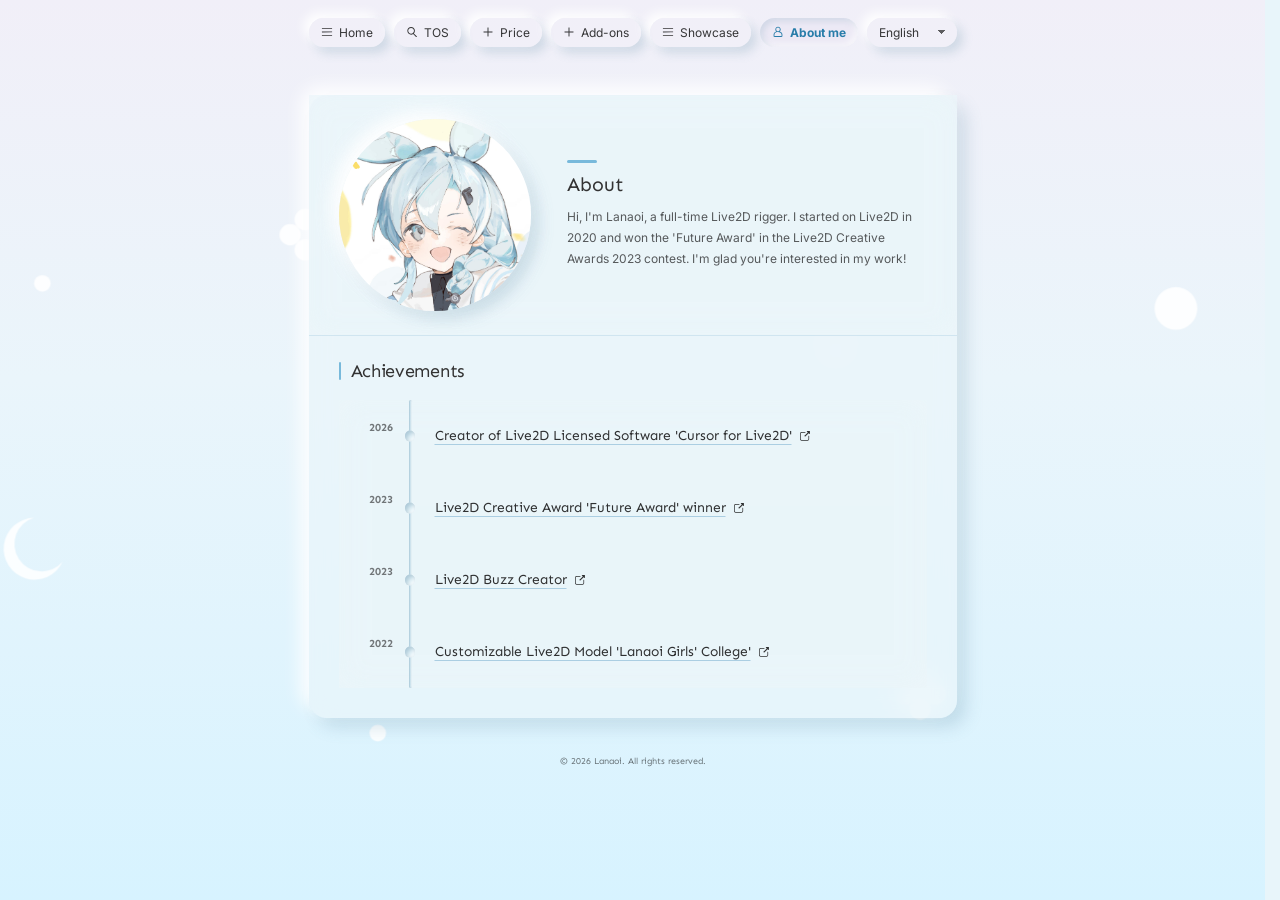
==== commit 61dfbedd: "Add Japanese language selector" ====
--- a/about.html
+++ b/about.html
@@ -27,12 +27,17 @@
   <div class="site-wrapper">
     <header class="site-header">
       <nav class="nav-pills">
-        <a href="index.html"><svg><use href="#icon-menu"></use></svg> <span data-i18n="nav.home">Home</span></a>
-        <a href="tos.html"><svg><use href="#icon-search"></use></svg> <span data-i18n="nav.tos">TOS</span></a>
-        <a href="price.html"><svg><use href="#icon-plus"></use></svg> <span data-i18n="nav.price">Price</span></a>
-        <a href="addons.html"><svg><use href="#icon-plus"></use></svg> <span data-i18n="nav.addons">Add-ons</span></a>
-        <a href="showcase.html"><svg><use href="#icon-menu"></use></svg> <span data-i18n="nav.showcase">Showcase</span></a>
-        <a href="about.html" class="active"><svg><use href="#icon-user"></use></svg> <span data-i18n="nav.about">About me</span></a>
+        <a href="home"><svg><use href="#icon-menu"></use></svg> <span data-i18n="nav.home">Home</span></a>
+        <a href="tos"><svg><use href="#icon-search"></use></svg> <span data-i18n="nav.tos">TOS</span></a>
+        <a href="price"><svg><use href="#icon-plus"></use></svg> <span data-i18n="nav.price">Price</span></a>
+        <a href="addons"><svg><use href="#icon-plus"></use></svg> <span data-i18n="nav.addons">Add-ons</span></a>
+        <a href="showcase"><svg><use href="#icon-menu"></use></svg> <span data-i18n="nav.showcase">Showcase</span></a>
+        <a href="about" class="active"><svg><use href="#icon-user"></use></svg> <span data-i18n="nav.about">About me</span></a>
+        <select class="lang-toggle" id="langToggle" aria-label="Language">
+          <option value="en">English</option>
+          <option value="zh">中文</option>
+          <option value="ja">日本語</option>
+        </select>
       </nav>
     </header>
 
@@ -83,7 +88,6 @@
 
     <footer class="site-footer"><p data-i18n="footer">&copy; 2026 Lanaoi. All rights reserved.</p></footer>
   </div>
-  <button class="lang-toggle" id="langToggle">中文</button>
   <button class="back-to-top" id="backToTop" aria-label="Back to top">&uarr;</button>
   <script>var b=document.getElementById('backToTop');function c(){b.classList.toggle('visible',window.scrollY>300)}window.addEventListener('scroll',c);window.addEventListener('pageshow',c);c();b.addEventListener('click',function(){window.scrollTo({top:0,behavior:'smooth'})});document.addEventListener('contextmenu',function(e){if(e.target.closest('.about-avatar'))e.preventDefault()});document.addEventListener('dragstart',function(e){if(e.target.closest('.about-avatar'))e.preventDefault()});</script>
   <script src="js/lang.js?v=20260913-1"></script>
--- a/css/style.css
+++ b/css/style.css
@@ -227,35 +227,40 @@
   transform: scale(1.1);
 }
 
-/* Language toggle */
+/* Language selector */
 .lang-toggle {
-  position: fixed;
-  bottom: 2rem;
-  left: 2rem;
   width: auto;
-  min-width: 3rem;
-  height: 3rem;
-  padding: 0 0.75rem;
-  border-radius: 1.5rem;
-  background: rgba(158, 226, 255, 0.4);
-  border: 1px solid rgba(0, 0, 0, 0.12);
-  color: rgba(0, 0, 0, 0.6);
+  min-width: 7.5rem;
+  padding: 0.4rem 2.75rem 0.4rem 1rem;
+  border-radius: 2.5rem;
+  background: rgba(255, 255, 255, 0.5);
+  background-image:
+    linear-gradient(45deg, transparent 50%, rgba(0, 0, 0, 0.62) 50%),
+    linear-gradient(135deg, rgba(0, 0, 0, 0.62) 50%, transparent 50%);
+  background-position:
+    calc(100% - 1.25rem) 50%,
+    calc(100% - 0.95rem) 50%;
+  background-repeat: no-repeat;
+  background-size: 0.35rem 0.35rem, 0.35rem 0.35rem;
+  border: 1px solid rgba(255, 255, 255, 0.62);
+  color: rgba(0, 0, 0, 0.78);
+  appearance: none;
+  -webkit-appearance: none;
   font-family: 'Sen', sans-serif;
-  font-size: 0.875rem;
+  font-size: 1em;
   font-weight: 700;
   cursor: pointer;
-  display: flex;
-  align-items: center;
-  justify-content: center;
-  z-index: 99;
-  backdrop-filter: blur(6px);
-  -webkit-backdrop-filter: blur(6px);
-  transition: transform 0.25s ease, background-color 0.25s ease;
+  transition: background-color 0.25s ease, box-shadow 0.25s ease;
 }
 
 .lang-toggle:hover {
   background: #fff;
-  transform: scale(1.1);
+  box-shadow: 0 0.4rem 1rem rgba(75, 148, 189, 0.1);
+}
+
+.lang-toggle:focus-visible {
+  outline: 2px solid #287da9;
+  outline-offset: 2px;
 }
 
 /* ===== Navigation ===== */
@@ -299,6 +304,58 @@
   fill: currentColor;
 }
 
+.nav-pills .lang-toggle {
+  min-width: 7.5rem;
+  padding-top: 0.4rem;
+  padding-bottom: 0.4rem;
+  border: 1px solid rgba(255, 255, 255, 0.62);
+  background-color: rgba(255, 255, 255, 0.32);
+  background-image:
+    linear-gradient(45deg, transparent 50%, rgba(0, 0, 0, 0.62) 50%),
+    linear-gradient(135deg, rgba(0, 0, 0, 0.62) 50%, transparent 50%);
+  color: rgba(0, 0, 0, 0.78);
+  font-family: inherit;
+  font-size: 1em;
+  font-weight: 400;
+  line-height: 1.6;
+  transition: transform 0.25s ease, background-color 0.25s ease, box-shadow 0.25s ease;
+}
+
+.nav-pills .lang-toggle:hover,
+.nav-pills .lang-toggle:focus {
+  background-color: rgba(255, 255, 255, 0.78);
+  box-shadow: 0 0.4rem 1rem rgba(75, 148, 189, 0.1);
+  transform: scale(1.06);
+}
+
+.neu-page .nav-pills .lang-toggle,
+.home-page .nav-pills .lang-toggle,
+.price-page-body .nav-pills .lang-toggle {
+  border: 0;
+  background-color: rgba(241, 239, 248, 0.88);
+  background-image:
+    linear-gradient(45deg, transparent 50%, rgba(0, 0, 0, 0.62) 50%),
+    linear-gradient(135deg, rgba(0, 0, 0, 0.62) 50%, transparent 50%);
+  background-position:
+    calc(100% - 1.25rem) 50%,
+    calc(100% - 0.95rem) 50%;
+  background-repeat: no-repeat;
+  background-size: 0.35rem 0.35rem, 0.35rem 0.35rem;
+  box-shadow: -0.45rem -0.45rem 0.9rem var(--neu-light), 0.45rem 0.45rem 0.9rem var(--neu-shadow);
+}
+
+.neu-page .nav-pills .lang-toggle:hover,
+.neu-page .nav-pills .lang-toggle:focus,
+.home-page .nav-pills .lang-toggle:hover,
+.home-page .nav-pills .lang-toggle:focus,
+.price-page-body .nav-pills .lang-toggle:hover,
+.price-page-body .nav-pills .lang-toggle:focus {
+  color: #287da9;
+  background-color: #f1eff8;
+  box-shadow: -0.3rem -0.3rem 0.65rem var(--neu-light), 0.3rem 0.3rem 0.65rem var(--neu-shadow);
+  transform: translateY(-1px);
+}
+
 /* ===== Home Section — 3 Column Card ===== */
 .home-page,
 .price-page-body {
@@ -311,8 +368,8 @@
 }
 
 .price-page-body {
-  --neu-light: rgba(255, 255, 255, 0.48);
-  --neu-shadow: rgba(91, 139, 164, 0.14);
+  --neu-light: rgba(255, 255, 255, 0.88);
+  --neu-shadow: rgba(71, 121, 148, 0.28);
 }
 
 .home-page .site-header {
@@ -515,7 +572,11 @@
   margin-top: auto;
   border: 0;
   background: var(--neu-surface-strong);
-  box-shadow: -0.4rem -0.4rem 0.8rem var(--neu-light), 0.4rem 0.4rem 0.8rem var(--neu-shadow);
+  box-shadow:
+    -0.4rem -0.4rem 0.8rem var(--neu-light),
+    0.4rem 0.4rem 0.8rem var(--neu-shadow),
+    inset 0.12rem 0.12rem 0.3rem rgba(91, 139, 164, 0.14),
+    inset -0.12rem -0.12rem 0.3rem rgba(255, 255, 255, 0.58);
   font-family: 'Sen', sans-serif;
   font-weight: 700;
 }
@@ -523,7 +584,11 @@
 .home-card .btn-pill:hover {
   color: #287da9;
   background: var(--neu-surface-strong);
-  box-shadow: -0.3rem -0.3rem 0.65rem var(--neu-light), 0.3rem 0.3rem 0.65rem var(--neu-shadow);
+  box-shadow:
+    -0.3rem -0.3rem 0.65rem var(--neu-light),
+    0.3rem 0.3rem 0.65rem var(--neu-shadow),
+    inset 0.12rem 0.12rem 0.3rem rgba(91, 139, 164, 0.16),
+    inset -0.12rem -0.12rem 0.3rem rgba(255, 255, 255, 0.62);
   transform: translateY(-2px);
 }
 
@@ -925,6 +990,65 @@
   border-radius: 0.8rem;
   background: #000;
   box-shadow: inset 0.25rem 0.25rem 0.55rem rgba(31, 56, 70, 0.16);
+}
+
+.x-showcase {
+  margin-top: 3.5rem;
+}
+
+.showcase-subheading {
+  display: flex;
+  flex-direction: column;
+  align-items: center;
+  margin-bottom: 1.75rem;
+}
+
+.showcase-subheading h3 {
+  margin: 0;
+  color: rgba(0, 0, 0, 0.72);
+  font-size: 1.45em;
+  letter-spacing: 0;
+}
+
+.x-showcase-grid {
+  display: grid;
+  grid-template-columns: repeat(2, minmax(0, 1fr));
+  align-items: start;
+  gap: 1.5rem;
+}
+
+.x-showcase-column {
+  display: flex;
+  min-width: 0;
+  flex-direction: column;
+  gap: 1.5rem;
+}
+
+.x-showcase-card {
+  display: flex;
+  min-width: 0;
+  min-height: 9rem;
+  justify-content: center;
+  padding: 0.75rem;
+  border-radius: 1.25rem;
+  background: var(--neu-glass);
+  box-shadow: -0.65rem -0.65rem 1.3rem var(--neu-light), 0.65rem 0.65rem 1.3rem var(--neu-shadow);
+  backdrop-filter: blur(14px) saturate(115%);
+  -webkit-backdrop-filter: blur(14px) saturate(115%);
+}
+
+.x-showcase-card .twitter-tweet,
+.x-showcase-card iframe {
+  width: 100% !important;
+  max-width: 550px !important;
+  margin: 0 !important;
+}
+
+.x-showcase-card > blockquote > a {
+  align-self: center;
+  color: #397fa7;
+  font-family: 'Sen', sans-serif;
+  font-size: 0.85em;
 }
 
 .showcase-source {
@@ -1083,20 +1207,64 @@
 }
 
 .package-card {
+  position: relative;
   display: flex;
   flex-direction: column;
   min-width: 0;
+  overflow: hidden;
   padding: 2rem;
   border: 0;
   border-radius: 1.5rem;
   background: var(--neu-surface-strong);
-  box-shadow: -0.7rem -0.7rem 1.4rem var(--neu-light), 0.7rem 0.7rem 1.4rem var(--neu-shadow);
+  box-shadow: -0.7rem -0.7rem 1.1rem var(--neu-light), 0.7rem 0.7rem 1.1rem var(--neu-shadow);
   backdrop-filter: none;
   -webkit-backdrop-filter: none;
 }
 
+.package-card > * {
+  position: relative;
+  z-index: 1;
+}
+
+.package-card::before,
+.package-card::after {
+  content: '';
+  position: absolute;
+  z-index: 0;
+  pointer-events: none;
+}
+
+.package-card:first-child::after {
+  top: 2.1rem;
+  right: 2.8rem;
+  width: 3.8rem;
+  height: 3.8rem;
+  background: rgba(255, 255, 255, 0.82);
+  clip-path: polygon(50% 0, 60% 40%, 100% 50%, 60% 60%, 50% 100%, 40% 60%, 0 50%, 40% 40%);
+}
+
 .package-card-featured {
   background: #e5f3f9;
+}
+
+.package-card-featured::before,
+.package-card-featured::after {
+  background: rgba(255, 255, 255, 0.82);
+  clip-path: polygon(50% 0, 60% 40%, 100% 50%, 60% 60%, 50% 100%, 40% 60%, 0 50%, 40% 40%);
+}
+
+.package-card-featured::before {
+  top: 1.2rem;
+  right: 1.3rem;
+  width: 2.2rem;
+  height: 2.2rem;
+}
+
+.package-card-featured::after {
+  top: 1.8rem;
+  right: 2.8rem;
+  width: 4.5rem;
+  height: 4.5rem;
 }
 
 .package-title {
@@ -1178,7 +1346,7 @@
   border-spacing: 0;
   border-radius: 0.9rem;
   background: rgba(234, 245, 250, 0.5);
-  box-shadow: inset 0.3rem 0.3rem 0.65rem rgba(91, 139, 164, 0.16), inset -0.3rem -0.3rem 0.65rem rgba(255, 255, 255, 0.78);
+  box-shadow: inset 0.3rem 0.3rem 0.65rem rgba(71, 121, 148, 0.28), inset -0.3rem -0.3rem 0.65rem rgba(255, 255, 255, 0.78);
   text-align: center;
 }
 
@@ -1231,7 +1399,7 @@
   padding: 2rem;
   border-radius: 1.5rem;
   background: var(--neu-surface-strong);
-  box-shadow: -0.65rem -0.65rem 1.3rem var(--neu-light), 0.65rem 0.65rem 1.3rem var(--neu-shadow);
+  box-shadow: -0.65rem -0.65rem 1.05rem var(--neu-light), 0.65rem 0.65rem 1.05rem var(--neu-shadow);
 }
 
 .features-panel .package-title {
@@ -1781,11 +1949,23 @@
 .addons-page-body .addon-detail,
 .addons-page-body .addon-detail-3col,
 .showcase-page-body .showcase-item,
+.showcase-page-body .x-showcase-card,
 .about-page-body .about-intro,
 .about-page-body .achievement-list {
   background: var(--neu-glass);
   backdrop-filter: blur(14px) saturate(115%);
   -webkit-backdrop-filter: blur(14px) saturate(115%);
+}
+
+.price-page-body .gallery-preview {
+  box-sizing: border-box;
+  padding: 0.65rem;
+  background: var(--neu-surface-strong);
+  box-shadow: inset 0.45rem 0.45rem 0.9rem rgba(91, 139, 164, 0.2), inset -0.45rem -0.45rem 0.9rem rgba(255, 255, 255, 0.62);
+}
+
+.price-page-body .gallery-preview img {
+  border-radius: 0.55rem;
 }
 
 .tos-list a {
@@ -1851,11 +2031,6 @@
     right: 1.25rem;
   }
 
-  .lang-toggle {
-    bottom: 1.25rem;
-    left: 1.25rem;
-  }
-
   .home-card {
     grid-template-columns: 1fr;
     border-radius: 2rem;
@@ -1940,6 +2115,10 @@
   }
 
 .showcase-grid {
+  grid-template-columns: 1fr;
+}
+
+.x-showcase-grid {
   grid-template-columns: 1fr;
 }
 
@@ -2027,6 +2206,11 @@
     justify-content: center;
   }
 
+  .nav-pills .lang-toggle {
+    width: 100%;
+    max-width: 16rem;
+  }
+
   .profile-avatar {
     width: 50%;
     max-width: 10rem;
@@ -2064,6 +2248,26 @@
     padding: 1.5rem;
   }
 
+  .package-card:first-child::after {
+    top: 1.5rem;
+    right: 2rem;
+    transform: scale(0.82);
+  }
+
+  .package-card-featured::before {
+    top: 1rem;
+    right: 0.8rem;
+    width: 1.8rem;
+    height: 1.8rem;
+  }
+
+  .package-card-featured::after {
+    top: 1.5rem;
+    right: 1.8rem;
+    width: 3.7rem;
+    height: 3.7rem;
+  }
+
   .price-showcase {
     grid-template-columns: 1fr;
   }
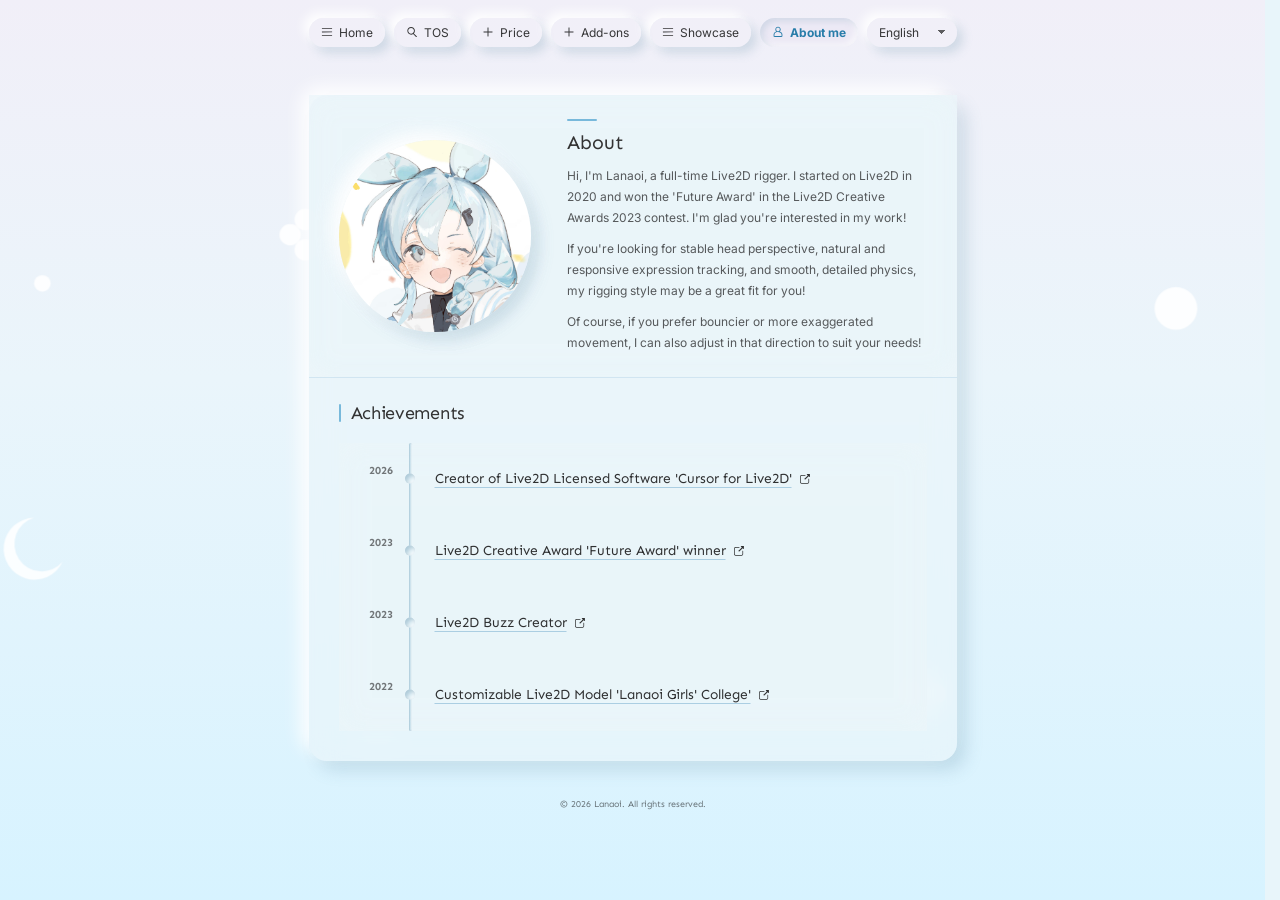
==== commit 3cf811b3: "Update about copy and showcase content Co-authored-by: Copilot <223556219+Copilot@users.noreply.gith" ====
--- a/about.html
+++ b/about.html
@@ -35,7 +35,8 @@
         <a href="about" class="active"><svg><use href="#icon-user"></use></svg> <span data-i18n="nav.about">About me</span></a>
         <select class="lang-toggle" id="langToggle" aria-label="Language">
           <option value="en">English</option>
-          <option value="zh">中文</option>
+          <option value="zh">简体中文</option>
+          <option value="zh-Hant">繁體中文</option>
           <option value="ja">日本語</option>
         </select>
       </nav>
@@ -50,6 +51,8 @@
             <span class="about-heading-mark" aria-hidden="true"></span>
             <h2 class="section-title-center"><span data-i18n="about.title">About</span></h2>
             <p class="about-text"><span data-i18n="about.bio">Hi, I'm Lanaoi, a full-time Live2D rigger. I started on Live2D in 2020 and won the 'Future Award' in the Live2D Creative Awards 2023 contest. I'm glad you're interested in my work!</span></p>
+            <p class="about-text"><span data-i18n="about.style1">If you're looking for stable head perspective, natural and responsive expression tracking, and smooth, detailed physics, my rigging style may be a great fit for you!</span></p>
+            <p class="about-text"><span data-i18n="about.style2">Of course, if you prefer bouncier or more exaggerated movement, I can also adjust in that direction to suit your needs!</span></p>
           </div>
         </div>
       </section>
@@ -91,5 +94,6 @@
   <button class="back-to-top" id="backToTop" aria-label="Back to top">&uarr;</button>
   <script>var b=document.getElementById('backToTop');function c(){b.classList.toggle('visible',window.scrollY>300)}window.addEventListener('scroll',c);window.addEventListener('pageshow',c);c();b.addEventListener('click',function(){window.scrollTo({top:0,behavior:'smooth'})});document.addEventListener('contextmenu',function(e){if(e.target.closest('.about-avatar'))e.preventDefault()});document.addEventListener('dragstart',function(e){if(e.target.closest('.about-avatar'))e.preventDefault()});</script>
   <script src="js/lang.js?v=20260913-1"></script>
+  <script src="js/cursor-stars.js"></script>
 </body>
 </html>
--- a/css/style.css
+++ b/css/style.css
@@ -25,6 +25,35 @@
   line-height: 1.6;
   min-height: 100vh;
   overflow-x: hidden;
+}
+
+.cursor-star {
+  position: fixed;
+  z-index: 1000;
+  pointer-events: none;
+  border-radius: 1px;
+  clip-path: polygon(50% 0, 61% 39%, 100% 50%, 61% 61%, 50% 100%, 39% 61%, 0 50%, 39% 39%);
+  filter: drop-shadow(0 0 0.45rem rgba(255, 255, 255, 1));
+  transform: translate(-50%, -50%) scale(0) rotate(0deg);
+  animation: cursor-star-trail 0.75s ease-out forwards;
+  will-change: transform, opacity;
+}
+
+@keyframes cursor-star-trail {
+  22% {
+    opacity: 1;
+    transform: translate(-50%, -50%) scale(1) rotate(35deg);
+  }
+  100% {
+    opacity: 0;
+    transform: translate(calc(-50% + var(--star-drift-x)), calc(-50% + var(--star-drift-y))) scale(0.15) rotate(100deg);
+  }
+}
+
+@media (prefers-reduced-motion: reduce), (hover: none), (pointer: coarse) {
+  .cursor-star {
+    display: none;
+  }
 }
 
 /* Fixed background artwork */
@@ -263,6 +292,81 @@
   outline-offset: 2px;
 }
 
+.language-dropdown {
+  position: relative;
+  flex: 0 0 auto;
+}
+
+.language-native {
+  position: absolute;
+  width: 1px !important;
+  min-width: 0 !important;
+  height: 1px !important;
+  padding: 0 !important;
+  border: 0 !important;
+  overflow: hidden;
+  clip: rect(0 0 0 0);
+  clip-path: inset(50%);
+  white-space: nowrap;
+}
+
+.language-trigger {
+  height: 100%;
+  text-align: left;
+}
+
+.language-menu {
+  position: absolute;
+  top: calc(100% + 0.65rem);
+  right: 0;
+  z-index: 100;
+  display: grid;
+  gap: 0.3rem;
+  min-width: 100%;
+  padding: 0.4rem;
+  border: 1px solid rgba(255, 255, 255, 0.72);
+  border-radius: 1rem;
+  background: rgba(241, 239, 248, 0.96);
+  box-shadow: 0 0.65rem 1.5rem rgba(91, 139, 164, 0.24);
+  opacity: 0;
+  visibility: hidden;
+  transform: translateY(-0.35rem);
+  transition: opacity 0.18s ease, visibility 0.18s ease, transform 0.18s ease;
+}
+
+.language-dropdown.open .language-menu {
+  opacity: 1;
+  visibility: visible;
+  transform: translateY(0);
+}
+
+.language-option {
+  width: 100%;
+  padding: 0.45rem 0.75rem;
+  border: 0;
+  border-radius: 0.65rem;
+  background: transparent;
+  color: rgba(0, 0, 0, 0.78);
+  font: inherit;
+  text-align: left;
+  white-space: nowrap;
+  cursor: pointer;
+}
+
+.language-option:hover,
+.language-option:focus-visible {
+  color: #287da9;
+  background: rgba(255, 255, 255, 0.88);
+  outline: none;
+}
+
+.language-option.selected {
+  color: #287da9;
+  font-weight: 700;
+  background: #ece9f5;
+  box-shadow: inset 0.18rem 0.18rem 0.4rem rgba(91, 139, 164, 0.16), inset -0.18rem -0.18rem 0.4rem rgba(255, 255, 255, 0.7);
+}
+
 /* ===== Navigation ===== */
 .nav-pills {
   display: flex;
@@ -761,6 +865,10 @@
   font-size: 1em;
   line-height: 1.75;
   text-shadow: none;
+}
+
+.about-text + .about-text {
+  margin-top: 0.85rem;
 }
 
 .about-section-title {
@@ -1458,6 +1566,20 @@
   box-shadow: -0.4rem -0.4rem 0.8rem var(--neu-light), 0.4rem 0.4rem 0.8rem var(--neu-shadow);
 }
 
+.price-page .features-panel .btn-pill {
+  justify-content: space-between;
+  min-width: 10.5rem;
+  min-height: 2.75rem;
+  background: #eaf5fa;
+  box-shadow:
+    -0.4rem -0.4rem 0.8rem rgba(255, 255, 255, 0.92),
+    0.4rem 0.4rem 0.8rem rgba(91, 139, 164, 0.24),
+    inset 0.12rem 0.12rem 0.3rem rgba(91, 139, 164, 0.14),
+    inset -0.12rem -0.12rem 0.3rem rgba(255, 255, 255, 0.58);
+  font-family: 'Sen', sans-serif;
+  font-weight: 700;
+}
+
 .price-page .features-panel .btn-pill:hover,
 .price-page .showcase-source:hover {
   color: #287da9;
@@ -1466,10 +1588,23 @@
   transform: translateY(-2px);
 }
 
+.price-page .features-panel .btn-pill:hover {
+  background: #eaf5fa;
+  box-shadow:
+    -0.3rem -0.3rem 0.65rem rgba(255, 255, 255, 0.92),
+    0.3rem 0.3rem 0.65rem rgba(91, 139, 164, 0.24),
+    inset 0.12rem 0.12rem 0.3rem rgba(91, 139, 164, 0.16),
+    inset -0.12rem -0.12rem 0.3rem rgba(255, 255, 255, 0.62);
+}
+
 .price-page .features-panel .btn-pill:active,
 .price-page .showcase-source:active {
   box-shadow: inset 0.25rem 0.25rem 0.55rem rgba(91, 139, 164, 0.22), inset -0.25rem -0.25rem 0.55rem var(--neu-light);
   transform: translateY(0);
+}
+
+.price-page .features-panel .btn-pill:active {
+  box-shadow: inset 0.25rem 0.25rem 0.55rem rgba(91, 139, 164, 0.22), inset -0.25rem -0.25rem 0.55rem rgba(255, 255, 255, 0.92);
 }
 
 .price-showcase {
@@ -2211,6 +2346,20 @@
     max-width: 16rem;
   }
 
+  .nav-pills .language-dropdown {
+    width: 100%;
+    max-width: 16rem;
+  }
+
+  .nav-pills .language-trigger {
+    max-width: none;
+  }
+
+  .language-menu {
+    right: 0;
+    left: 0;
+  }
+
   .profile-avatar {
     width: 50%;
     max-width: 10rem;
